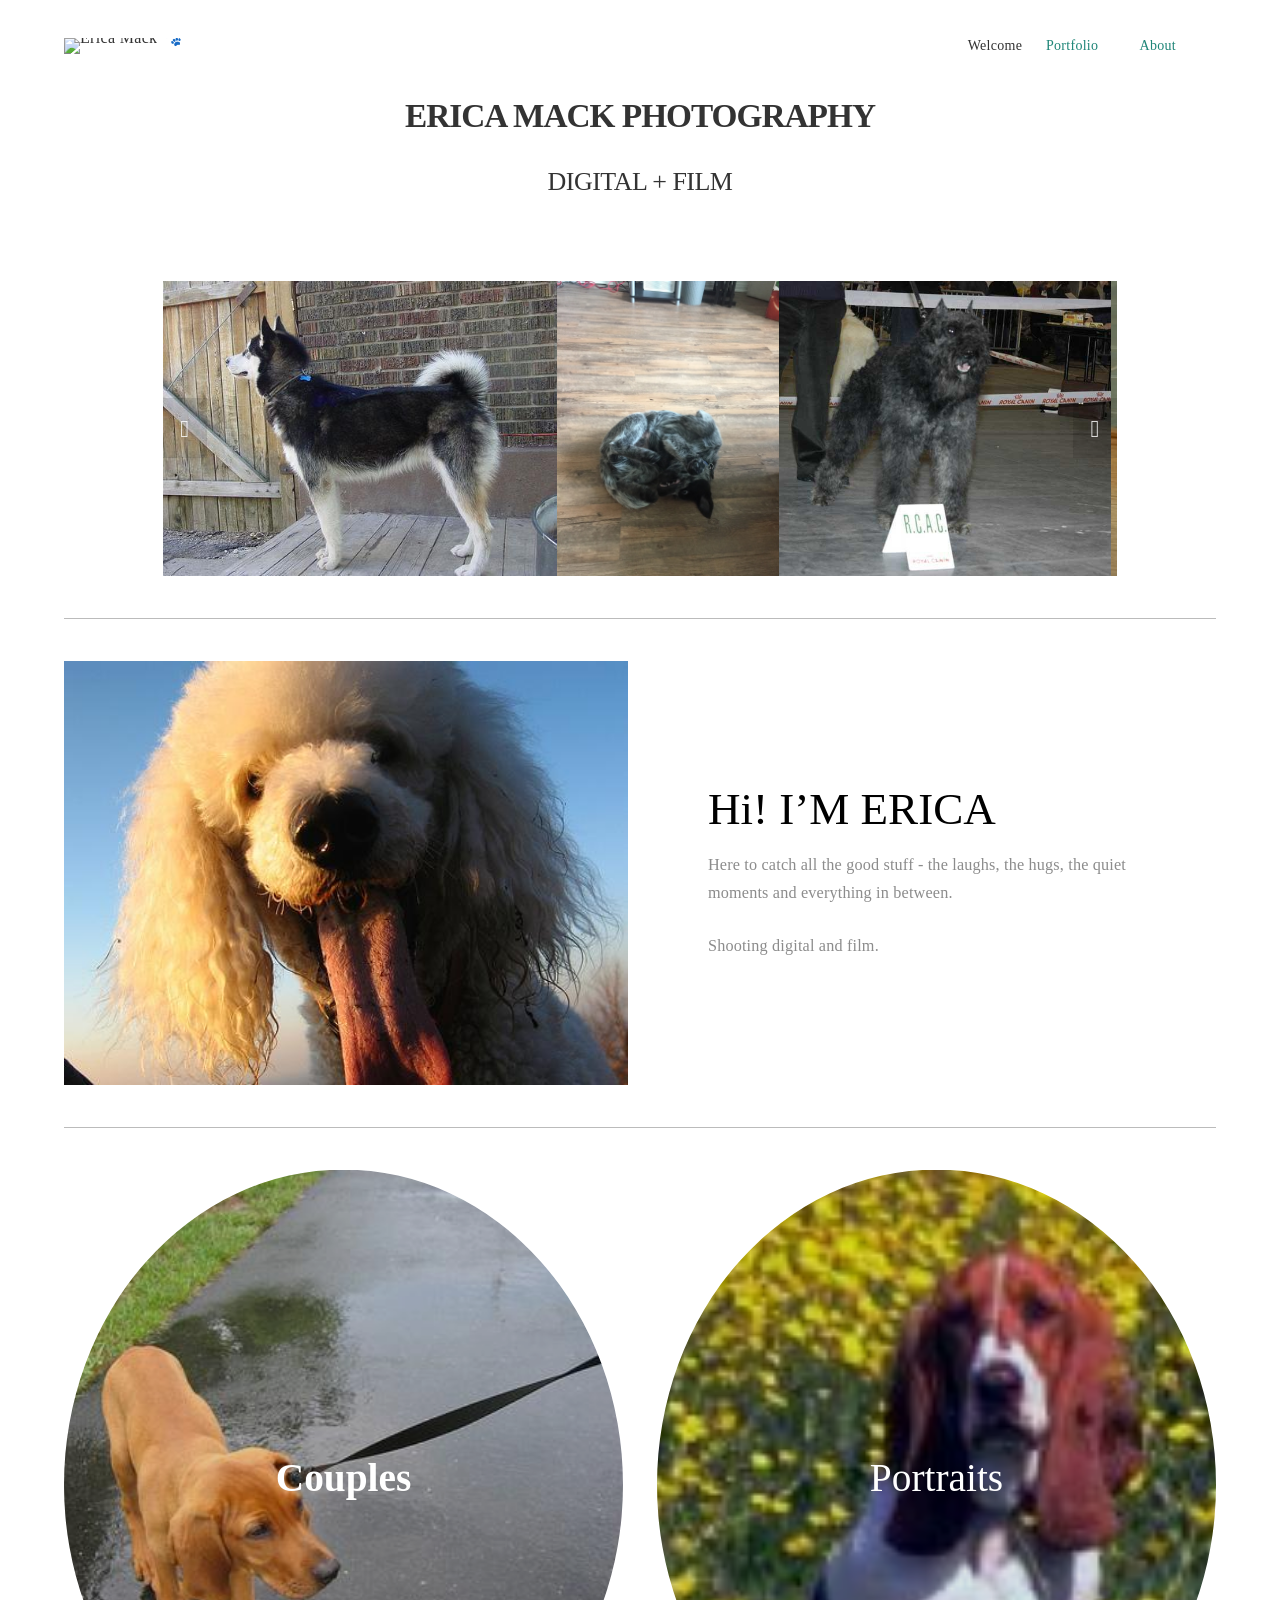
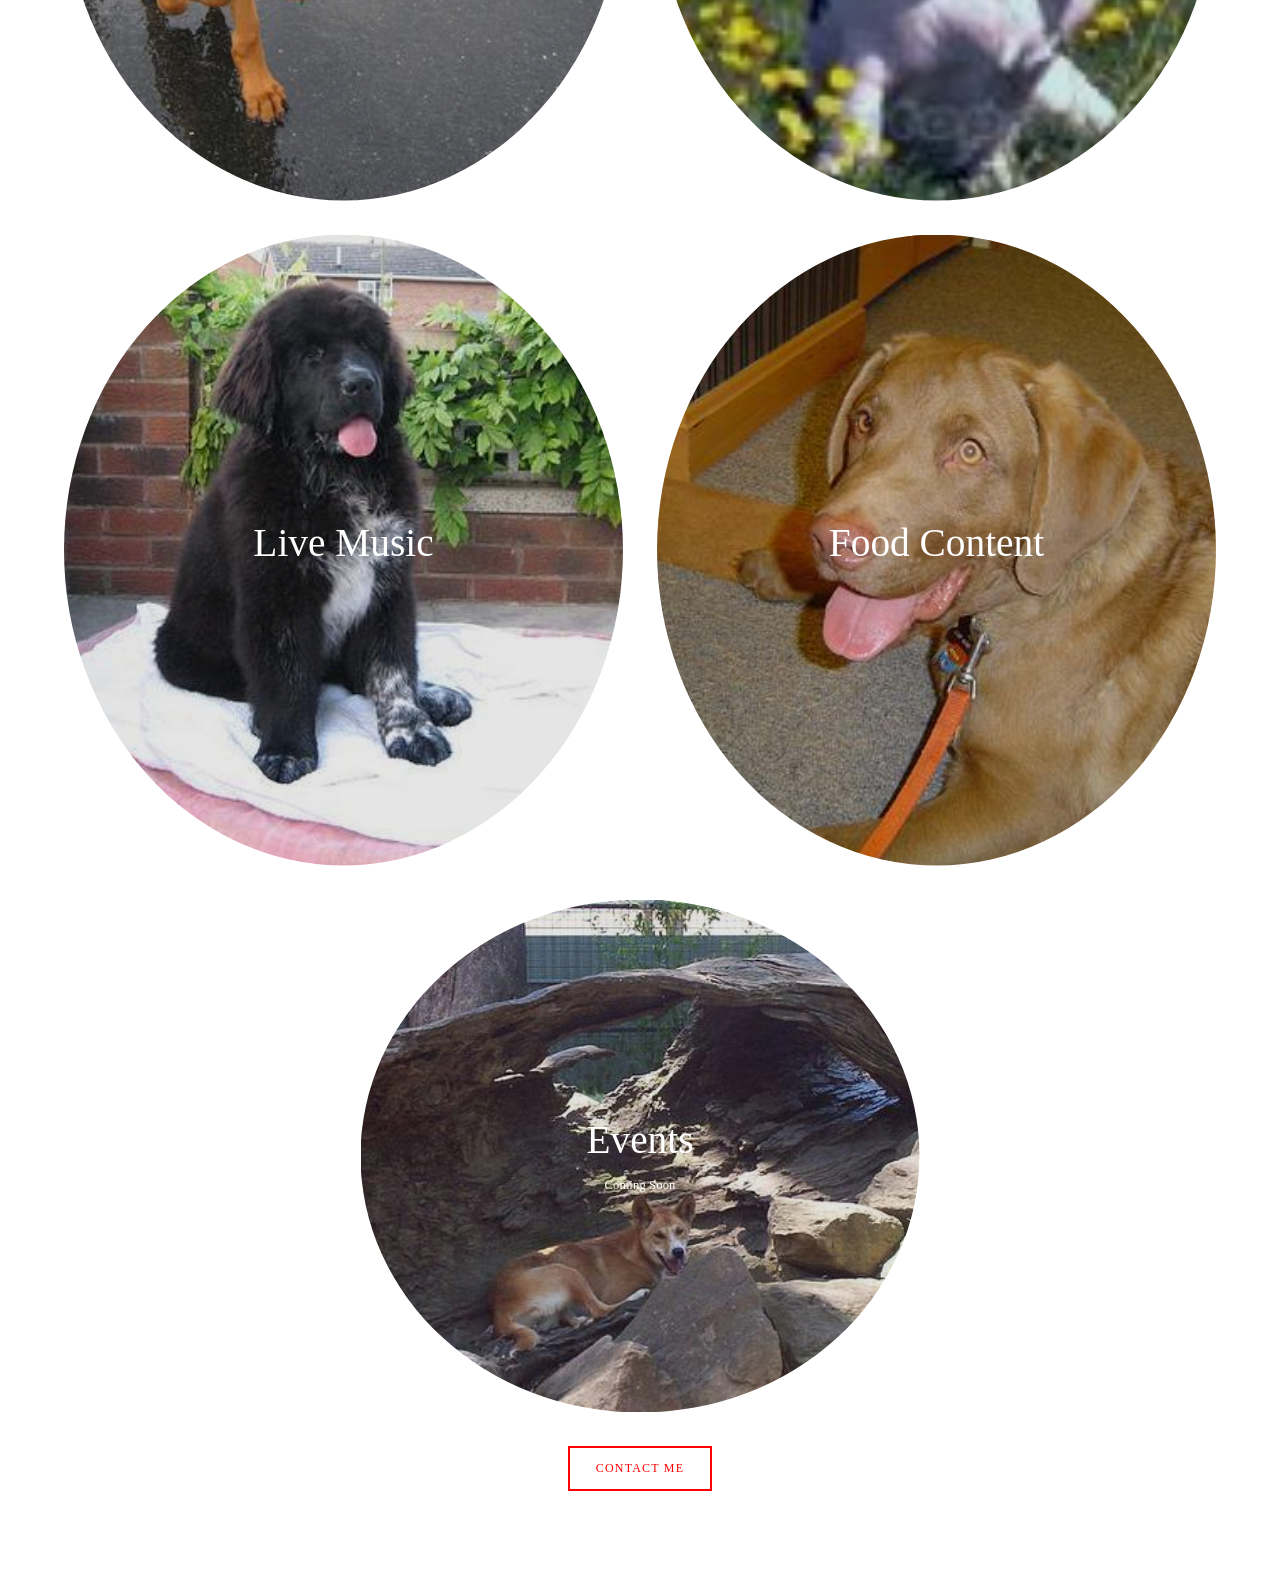
==== index.html @ 9961ce64 "Dog Mack site" ====
<!DOCTYPE html>
<html class="yui3-js-enabled js flexbox canvas canvastext webgl no-touch hashchange history draganddrop rgba hsla multiplebgs backgroundsize borderimage borderradius boxshadow textshadow opacity cssanimations csscolumns cssgradients cssreflections csstransforms no-csstransforms3d csstransitions video audio svg inlinesvg svgclippaths" lang="en-US" xmlns:fb="http://www.facebook.com/2008/fbml" xmlns:og="http://opengraphprotocol.org/schema/"><head>
<meta content="IE=edge,chrome=1" http-equiv="X-UA-Compatible"/>
<meta content="width=device-width, initial-scale=1.0, shrink-to-fit=no" name="viewport"/>
<!-- This is Squarespace. --><!-- erica-mack15 -->
<base href=""/>
<meta charset="utf-8"/>
<title>🐶 Erica Mack 🐾 - NYC Based Photographer</title>
<meta content="Sec-CH-UA-Platform-Version, Sec-CH-UA-Model" http-equiv="Accept-CH"/><link href="https://images.squarespace-cdn.com/content/v1/5a038471bce1769598bbee35/55c3be66-e90c-4b6c-ab56-d6b248335f05/favicon.ico" rel="icon" type="image/x-icon"/>
<link data-ajax-meta="binded" href="https://www.ericamack.com" rel="canonical"/>
<meta content="Erica Mack 🐾" data-ajax-meta="binded" property="og:site_name"/>
<meta content="Erica Mack 🐾 - NYC Based Photographer" data-ajax-meta="binded" property="og:title"/>
<meta content="https://www.ericamack.com" data-ajax-meta="binded" property="og:url"/>
<meta content="website" data-ajax-meta="binded" property="og:type"/>
<meta content="Erica Mack 🐾 - Photographer" data-ajax-meta="binded" property="og:description"/>
<meta content="http://static1.squarespace.com/static/5a038471bce1769598bbee35/t/6acd89941d3b225d4207a840/1791854996564/erica-mack-logo-sticker-no-camera.png?format=1500w" data-ajax-meta="binded" property="og:image"/>
<meta content="1500" data-ajax-meta="binded" property="og:image:width"/>
<meta content="1405" data-ajax-meta="binded" property="og:image:height"/>
<meta content="Erica Mack 🐾 - NYC Based Photographer" data-ajax-meta="binded" itemprop="name"/>
<meta content="https://www.ericamack.com" data-ajax-meta="binded" itemprop="url"/>
<meta content="Erica Mack 🐾 - Photographer" data-ajax-meta="binded" itemprop="description"/>
<meta content="http://static1.squarespace.com/static/5a038471bce1769598bbee35/t/6acd89941d3b225d4207a840/1791854996564/erica-mack-logo-sticker-no-camera.png?format=1500w" data-ajax-meta="binded" itemprop="thumbnailUrl"/>
<link href="http://static1.squarespace.com/static/5a038471bce1769598bbee35/t/6acd89941d3b225d4207a840/1791854996564/erica-mack-logo-sticker-no-camera.png?format=1500w" rel="image_src"/>
<meta content="http://static1.squarespace.com/static/5a038471bce1769598bbee35/t/6acd89941d3b225d4207a840/1791854996564/erica-mack-logo-sticker-no-camera.png?format=1500w" data-ajax-meta="binded" itemprop="image"/>
<meta content="Erica Mack 🐾 - NYC Based Photographer" data-ajax-meta="binded" name="twitter:title"/>
<meta content="http://static1.squarespace.com/static/5a038471bce1769598bbee35/t/6acd89941d3b225d4207a840/1791854996564/erica-mack-logo-sticker-no-camera.png?format=1500w" data-ajax-meta="binded" name="twitter:image"/>
<meta content="https://www.ericamack.com" data-ajax-meta="binded" name="twitter:url"/>
<meta content="summary" data-ajax-meta="binded" name="twitter:card"/>
<meta content="Erica Mack 🐾 - Photographer" data-ajax-meta="binded" name="twitter:description"/>
<meta content="Erica Mack 🐾 - Photographer" data-ajax-meta="binded" name="description"/>
<link href="https://images.squarespace-cdn.com" rel="preconnect"/>
<link crossorigin="" href="https://file.squarespace-cdn.com" rel="preconnect"/>
<style data-sqsp-font-ids="6a3128fe5ede88444e8c41ac">
/* vietnamese */
@font-face {
  font-family: 'Chivo';
  font-style: italic;
  font-weight: 400;
  font-display: swap;
  src: url('https://file.squarespace-cdn.com/content/v2/namespaces/fonts/libraries/sqsp/assets/5c3d2e71-981c-4766-8937-a61e54b66660/vietnamese.woff2') format('woff2');
  unicode-range: U+0102-0103, U+0110-0111, U+0128-0129, U+0168-0169, U+01A0-01A1, U+01AF-01B0, U+0300-0301, U+0303-0304, U+0308-0309, U+0323, U+0329, U+1EA0-1EF9, U+20AB;
}
/* latin-ext */
@font-face {
  font-family: 'Chivo';
  font-style: italic;
  font-weight: 400;
  font-display: swap;
  src: url('https://file.squarespace-cdn.com/content/v2/namespaces/fonts/libraries/sqsp/assets/bb924fbf-9292-4853-b2f3-ad032d9cee30/latin-ext.woff2') format('woff2');
  unicode-range: U+0100-02BA, U+02BD-02C5, U+02C7-02CC, U+02CE-02D7, U+02DD-02FF, U+0304, U+0308, U+0329, U+1D00-1DBF, U+1E00-1E9F, U+1EF2-1EFF, U+2020, U+20A0-20AB, U+20AD-20C0, U+2113, U+2C60-2C7F, U+A720-A7FF;
}
/* latin */
@font-face {
  font-family: 'Chivo';
  font-style: italic;
  font-weight: 400;
  font-display: swap;
  src: url('https://file.squarespace-cdn.com/content/v2/namespaces/fonts/libraries/sqsp/assets/71e4fc21-210d-412c-b483-5c4739cea453/latin.woff2') format('woff2');
  unicode-range: U+0000-00FF, U+0131, U+0152-0153, U+02BB-02BC, U+02C6, U+02DA, U+02DC, U+0304, U+0308, U+0329, U+2000-206F, U+20AC, U+2122, U+2191, U+2193, U+2212, U+2215, U+FEFF, U+FFFD;
}
/* vietnamese */
@font-face {
  font-family: 'Chivo';
  font-style: normal;
  font-weight: 900;
  font-display: swap;
  src: url('https://file.squarespace-cdn.com/content/v2/namespaces/fonts/libraries/sqsp/assets/714dabb2-1f0b-40f3-86a7-b695f09c6ca8/vietnamese.woff2') format('woff2');
  unicode-range: U+0102-0103, U+0110-0111, U+0128-0129, U+0168-0169, U+01A0-01A1, U+01AF-01B0, U+0300-0301, U+0303-0304, U+0308-0309, U+0323, U+0329, U+1EA0-1EF9, U+20AB;
}
/* latin-ext */
@font-face {
  font-family: 'Chivo';
  font-style: normal;
  font-weight: 900;
  font-display: swap;
  src: url('https://file.squarespace-cdn.com/content/v2/namespaces/fonts/libraries/sqsp/assets/37d60e64-3a5f-46a7-9a93-e3cc1d0a1968/latin-ext.woff2') format('woff2');
  unicode-range: U+0100-02BA, U+02BD-02C5, U+02C7-02CC, U+02CE-02D7, U+02DD-02FF, U+0304, U+0308, U+0329, U+1D00-1DBF, U+1E00-1E9F, U+1EF2-1EFF, U+2020, U+20A0-20AB, U+20AD-20C0, U+2113, U+2C60-2C7F, U+A720-A7FF;
}
/* latin */
@font-face {
  font-family: 'Chivo';
  font-style: normal;
  font-weight: 900;
  font-display: swap;
  src: url('https://file.squarespace-cdn.com/content/v2/namespaces/fonts/libraries/sqsp/assets/7d795d77-e0e0-453f-8d35-97ba5cbb75d5/latin.woff2') format('woff2');
  unicode-range: U+0000-00FF, U+0131, U+0152-0153, U+02BB-02BC, U+02C6, U+02DA, U+02DC, U+0304, U+0308, U+0329, U+2000-206F, U+20AC, U+2122, U+2191, U+2193, U+2212, U+2215, U+FEFF, U+FFFD;
}
/* vietnamese */
@font-face {
  font-family: 'Chivo';
  font-style: italic;
  font-weight: 700;
  font-display: swap;
  src: url('https://file.squarespace-cdn.com/content/v2/namespaces/fonts/libraries/sqsp/assets/28ee07e0-afc9-4243-969f-32ae340fa512/vietnamese.woff2') format('woff2');
  unicode-range: U+0102-0103, U+0110-0111, U+0128-0129, U+0168-0169, U+01A0-01A1, U+01AF-01B0, U+0300-0301, U+0303-0304, U+0308-0309, U+0323, U+0329, U+1EA0-1EF9, U+20AB;
}
/* latin-ext */
@font-face {
  font-family: 'Chivo';
  font-style: italic;
  font-weight: 700;
  font-display: swap;
  src: url('https://file.squarespace-cdn.com/content/v2/namespaces/fonts/libraries/sqsp/assets/bd94c300-ef7f-46f6-a3ac-7753921023b9/latin-ext.woff2') format('woff2');
  unicode-range: U+0100-02BA, U+02BD-02C5, U+02C7-02CC, U+02CE-02D7, U+02DD-02FF, U+0304, U+0308, U+0329, U+1D00-1DBF, U+1E00-1E9F, U+1EF2-1EFF, U+2020, U+20A0-20AB, U+20AD-20C0, U+2113, U+2C60-2C7F, U+A720-A7FF;
}
/* latin */
@font-face {
  font-family: 'Chivo';
  font-style: italic;
  font-weight: 700;
  font-display: swap;
  src: url('https://file.squarespace-cdn.com/content/v2/namespaces/fonts/libraries/sqsp/assets/554bd33a-798b-4507-8c22-d531aa5e9781/latin.woff2') format('woff2');
  unicode-range: U+0000-00FF, U+0131, U+0152-0153, U+02BB-02BC, U+02C6, U+02DA, U+02DC, U+0304, U+0308, U+0329, U+2000-206F, U+20AC, U+2122, U+2191, U+2193, U+2212, U+2215, U+FEFF, U+FFFD;
}
/* latin */
@font-face {
  font-family: 'Chivo';
  font-style: normal;
  font-weight: 400;
  font-display: swap;
  src: url('https://file.squarespace-cdn.com/content/v2/namespaces/fonts/libraries/sqsp/assets/ef79db37-d37b-493f-be20-25bb0e50e3a9/latin.woff2') format('woff2');
  unicode-range: U+0000-00FF, U+0131, U+0152-0153, U+02BB-02BC, U+02C6, U+02DA, U+02DC, U+0304, U+0308, U+0329, U+2000-206F, U+20AC, U+2122, U+2191, U+2193, U+2212, U+2215, U+FEFF, U+FFFD;
}
/* vietnamese */
@font-face {
  font-family: 'Chivo';
  font-style: normal;
  font-weight: 400;
  font-display: swap;
  src: url('https://file.squarespace-cdn.com/content/v2/namespaces/fonts/libraries/sqsp/assets/cf05c154-f297-47cd-9a52-4a1735712b29/vietnamese.woff2') format('woff2');
  unicode-range: U+0102-0103, U+0110-0111, U+0128-0129, U+0168-0169, U+01A0-01A1, U+01AF-01B0, U+0300-0301, U+0303-0304, U+0308-0309, U+0323, U+0329, U+1EA0-1EF9, U+20AB;
}
/* latin-ext */
@font-face {
  font-family: 'Chivo';
  font-style: normal;
  font-weight: 400;
  font-display: swap;
  src: url('https://file.squarespace-cdn.com/content/v2/namespaces/fonts/libraries/sqsp/assets/b4c1fc37-4b9a-43cb-af50-cf16cd6cc624/latin-ext.woff2') format('woff2');
  unicode-range: U+0100-02BA, U+02BD-02C5, U+02C7-02CC, U+02CE-02D7, U+02DD-02FF, U+0304, U+0308, U+0329, U+1D00-1DBF, U+1E00-1E9F, U+1EF2-1EFF, U+2020, U+20A0-20AB, U+20AD-20C0, U+2113, U+2C60-2C7F, U+A720-A7FF;
}
/* vietnamese */
@font-face {
  font-family: 'Chivo';
  font-style: normal;
  font-weight: 700;
  font-display: swap;
  src: url('https://file.squarespace-cdn.com/content/v2/namespaces/fonts/libraries/sqsp/assets/4b317d95-b1be-42d4-aa22-812f57c34256/vietnamese.woff2') format('woff2');
  unicode-range: U+0102-0103, U+0110-0111, U+0128-0129, U+0168-0169, U+01A0-01A1, U+01AF-01B0, U+0300-0301, U+0303-0304, U+0308-0309, U+0323, U+0329, U+1EA0-1EF9, U+20AB;
}
/* latin */
@font-face {
  font-family: 'Chivo';
  font-style: normal;
  font-weight: 700;
  font-display: swap;
  src: url('https://file.squarespace-cdn.com/content/v2/namespaces/fonts/libraries/sqsp/assets/ca812043-ce9a-43cb-aec4-df60b1dd43f5/latin.woff2') format('woff2');
  unicode-range: U+0000-00FF, U+0131, U+0152-0153, U+02BB-02BC, U+02C6, U+02DA, U+02DC, U+0304, U+0308, U+0329, U+2000-206F, U+20AC, U+2122, U+2191, U+2193, U+2212, U+2215, U+FEFF, U+FFFD;
}
/* latin-ext */
@font-face {
  font-family: 'Chivo';
  font-style: normal;
  font-weight: 700;
  font-display: swap;
  src: url('https://file.squarespace-cdn.com/content/v2/namespaces/fonts/libraries/sqsp/assets/7af3fb7e-0125-4088-b59c-a447e5222d0d/latin-ext.woff2') format('woff2');
  unicode-range: U+0100-02BA, U+02BD-02C5, U+02C7-02CC, U+02CE-02D7, U+02DD-02FF, U+0304, U+0308, U+0329, U+1D00-1DBF, U+1E00-1E9F, U+1EF2-1EFF, U+2020, U+20A0-20AB, U+20AD-20C0, U+2113, U+2C60-2C7F, U+A720-A7FF;
}
</style>









<link href="assets/bcc51507aa42.css" rel="stylesheet" type="text/css"/><link href="assets/936b3014524b.css" rel="stylesheet" type="text/css"/><link href="assets/b76619de2d59.css" rel="stylesheet" type="text/css"/><link href="assets/ceef40652328.css" rel="stylesheet" type="text/css"/>


<link href="assets/d0b643978f3f.css" rel="stylesheet" type="text/css"/>
<!-- End of Squarespace Headers -->

<link href="assets/280e9efaa396.css" rel="stylesheet" type="text/css"/><link href="assets/a6dd70ce004c.css" rel="stylesheet" type="text/css"/><style>img{opacity:1!important}</style></head>
<!-- Mobile Styles Enabled -->
<body class="site-spacing-small site-outer-padding-medium site-alignment-center tweak-site-ajax-loading-enable ancillary-header-full-width tweak-header-cart-style-text ancillary-header-branding-position-left ancillary-header-tagline-position-left ancillary-header-primary-nav-position-right ancillary-header-secondary-nav-position-right ancillary-header-cart-position-right ancillary-header-left-layout-horizontal ancillary-header-center-layout-stacked ancillary-header-right-layout-horizontal ancillary-header-account-position-left tweak-header-account-style-text tweak-mobile-bar-account-style-text show-desktop-folder-indicator scale-heading-1-font-size scale-heading-2-font-size scale-heading-3-font-size scale-quote-font-size quote-alignment-center show-quotation-marks show-events-banner show-events-title show-collection-page-footer banner-height-small banner-image-alignment-center banner-text-alignment-center page-banner-text-width-small scale-banner-description-font-size banner-text-background-indent-custom scale-page-title-font-size scale-page-description-font-size intro-text-width-large intro-text-height-medium scale-index-title-font-size scale-index-description-font-size index-intro-text-width-medium index-intro-text-height-extra-large index-item-width-half index-item-height-medium index-item-spacing-custom index-item-image-alignment-center index-item-image-crop index-item-title-display-on-hover index-item-title-alignment-center scale-index-item-title-font-size show-index-item-categories project-image-alignment-center project-image-spacing-medium project-banner-spacing-small show-project-captions project-image-portrait-caption-style-alternate project-image-landscape-caption-style-offset project-left-image-portrait-caption-style-standard project-left-image-landscape-caption-style-standard project-right-image-portrait-caption-style-standard project-right-image-landscape-caption-style-standard tweak-project-slide-transition image-caption-title-alignment-center scale-image-caption-title-font image-caption-body-alignment-center scale-image-caption-body-font show-index-navigation index-link-spacing-large scale-index-link-font-size index-link-style-list-inline index-link-delimiter-type-none show-next-label-only tweak-page-transition-animation tweak-mobile-bar-position-top-fixed tweak-transparent-fixed-mobile-bar tweak-mobile-bar-branding-position-left tweak-mobile-bar-menu-icon-position-right tweak-mobile-bar-site-tagline-position-below-branding tweak-mobile-bar-cart-style-text tweak-icon-weight-light tweak-blog-meta-primary-date tweak-blog-meta-secondary-category tweak-blog-list-style-grid tweak-blog-list-separator-show tweak-blog-list-alignment-left tweak-blog-list-item-image-show tweak-blog-list-item-image-aspect-ratio-grid-32-standard tweak-blog-list-item-image-aspect-ratio-stacked-11-square tweak-blog-list-item-title-show tweak-blog-list-item-excerpt-show tweak-blog-list-item-body-show tweak-blog-list-item-readmore-below-excerpt tweak-blog-list-item-meta-position-above-title tweak-blog-list-pagination-link-label-show tweak-blog-list-pagination-link-icon-show tweak-blog-list-pagination-link-icon-weight-light tweak-blog-item-alignment-center tweak-blog-item-meta-position-above-title tweak-blog-item-share-position-above-content tweak-blog-item-pagination-link-label-show tweak-blog-item-pagination-link-title-show tweak-blog-item-pagination-link-meta-hide tweak-blog-item-pagination-link-icon-weight-hairline event-thumbnails event-thumbnail-size-32-standard event-date-label event-date-label-time event-list-show-cats event-list-date event-list-time event-list-address event-icalgcal-links event-excerpts event-item-back-link gallery-design-grid aspect-ratio-auto lightbox-style-light gallery-navigation-bullets gallery-info-overlay-show-on-hover gallery-aspect-ratio-32-standard gallery-arrow-style-no-background gallery-transitions-fade gallery-show-arrows gallery-auto-crop tweak-product-list-image-aspect-ratio-23-standard-vertical tweak-product-list-item-hover-behavior-show-alternate-image tweak-product-list-meta-position-overlay tweak-product-list-mobile-meta-position-under tweak-product-list-meta-alignment-under-center tweak-product-list-meta-alignment-overlay-center-center tweak-product-list-show-title tweak-product-list-show-price tweak-product-list-filter-display-left-side tweak-product-list-filter-alignment-left tweak-product-item-nav-show-none tweak-product-item-nav-pagination-style-previousnext tweak-product-item-nav-breadcrumb-alignment-left tweak-product-item-nav-pagination-alignment-split tweak-product-item-gallery-position-left tweak-product-item-gallery-design-slideshow tweak-product-item-gallery-aspect-ratio-23-standard-vertical tweak-product-item-gallery-thumbnail-alignment-center tweak-product-item-details-alignment-left tweak-product-item-details-show-title tweak-product-item-details-show-price tweak-product-item-details-show-excerpt tweak-product-item-details-excerpt-position-below-price tweak-product-item-details-show-share-buttons tweak-product-item-details-show-variants tweak-product-item-details-show-quantity tweak-product-item-details-options-style-square tweak-product-item-details-show-add-to-cart-button tweak-product-item-details-add-to-cart-button-style-outline tweak-product-item-details-add-to-cart-button-shape-square tweak-product-item-details-add-to-cart-button-padding-medium tweak-product-item-image-zoom-enabled tweak-product-item-image-zoom-behavior-click tweak-product-item-lightbox-enabled tweak-related-products-image-aspect-ratio-11-square tweak-related-products-meta-alignment-under-center tweak-product-badge-style-square tweak-product-badge-position-top-right tweak-product-badge-inset-floating newsletter-style-dark hide-opentable-icons opentable-style-dark small-button-style-outline small-button-shape-square medium-button-style-outline medium-button-shape-square large-button-style-outline large-button-shape-square image-block-poster-text-alignment-center image-block-card-dynamic-font-sizing image-block-card-content-position-center image-block-card-text-alignment-left image-block-overlap-dynamic-font-sizing image-block-overlap-content-position-center image-block-overlap-text-alignment-left image-block-collage-dynamic-font-sizing image-block-collage-content-position-top image-block-collage-text-alignment-left image-block-stack-dynamic-font-sizing image-block-stack-text-alignment-left button-style-outline button-corner-style-square tweak-product-quick-view-button-style-floating tweak-product-quick-view-button-position-bottom tweak-product-quick-view-lightbox-excerpt-display-truncate tweak-product-quick-view-lightbox-show-arrows tweak-product-quick-view-lightbox-show-close-button tweak-product-quick-view-lightbox-controls-weight-light tweak-share-buttons-style-icon-only tweak-share-buttons-icons-show tweak-share-buttons-labels-show tweak-share-buttons-counts-show tweak-share-buttons-standard-background-color native-currency-code-usd collection-6acd212339d16c78c42818ee collection-type-page collection-layout-default homepage mobile-style-available has-logo-image has-social has-primary-nav has-tagline has-secondary-nav" data-ajax-loader="loaded" data-controller="BodyClassController" data-controllers-bound="BodyClassController" id="collection-6acd212339d16c78c42818ee">
<div class="overflow-wrapper">
<input class="mobile-nav-toggle-box hidden" data-controller="MobileNavController" data-controllers-bound="MobileNavController" id="mobileNavToggle" name="mobile-nav-toggle" type="checkbox"/>
<div class="mobile-bar-wrapper">
<div class="mobile-bar-flex-child"></div>
<div class="mobile-branding-wrapper">
<div class="mobile-logo-image">
<a data-ajax-loader="ajax-loader-binded" href="index.html">
<img alt="Erica Mack 🐾" class="mobile-logo-image" data-image-component="0.17.0" data-loader="sqs" decoding="async" loading="lazy" sizes="240px" src="//images.squarespace-cdn.com/content/v1/5a038471bce1769598bbee35/ade93b9c-98e6-4141-9457-6fecaefb7100/erica-mack-logo-sticker-transparent.png" srcset="//images.squarespace-cdn.com/content/v1/5a038471bce1769598bbee35/ade93b9c-98e6-4141-9457-6fecaefb7100/erica-mack-logo-sticker-transparent.png?format=100w 100w, //images.squarespace-cdn.com/content/v1/5a038471bce1769598bbee35/ade93b9c-98e6-4141-9457-6fecaefb7100/erica-mack-logo-sticker-transparent.png?format=300w 300w, //images.squarespace-cdn.com/content/v1/5a038471bce1769598bbee35/ade93b9c-98e6-4141-9457-6fecaefb7100/erica-mack-logo-sticker-transparent.png?format=500w 500w, //images.squarespace-cdn.com/content/v1/5a038471bce1769598bbee35/ade93b9c-98e6-4141-9457-6fecaefb7100/erica-mack-logo-sticker-transparent.png?format=750w 750w, //images.squarespace-cdn.com/content/v1/5a038471bce1769598bbee35/ade93b9c-98e6-4141-9457-6fecaefb7100/erica-mack-logo-sticker-transparent.png?format=1000w 1000w, //images.squarespace-cdn.com/content/v1/5a038471bce1769598bbee35/ade93b9c-98e6-4141-9457-6fecaefb7100/erica-mack-logo-sticker-transparent.png?format=1500w 1500w, //images.squarespace-cdn.com/content/v1/5a038471bce1769598bbee35/ade93b9c-98e6-4141-9457-6fecaefb7100/erica-mack-logo-sticker-transparent.png?format=2500w 2500w" style="display:block"/>
</a>
</div>
</div>
<label class="mobile-nav-toggle-label" for="mobileNavToggle" onclick="">
<svg class="Icon Icon--hamburger" viewbox="0 0 24 18">
<use class="use--even" xlink:href="/assets/ui-icons.svg#hamburger-icon--even"></use>
<use class="use--odd" xlink:href="/assets/ui-icons.svg#hamburger-icon--odd"></use>
</svg>
<svg class="Icon Icon--close" viewbox="0 0 20 20">
<use xlink:href="/assets/ui-icons.svg#close-icon"></use>
</svg>
</label>
</div>
<div class="overlay-nav-container" id="overlayNav">
<div class="overlay-nav-wrapper">
<div class="mobile-primary-nav-wrapper">
<nav class="mobile-primary-nav-links">
<div class="collection active homepage folder-link">
<a class="nav-item-page" data-ajax-loader="ajax-loader-binded" href="index.html">
              Welcome
            </a>
</div>
<div class="folder">
<input class="folder-toggle-box hidden" id="mobile-folder-toggle-6acd1a79dfdf480578ade0c8" name="mobile-folder-toggle-6acd1a79dfdf480578ade0c8" type="checkbox"/>
<label class="folder-toggle-label" data-href="/new-dropdown-1" for="mobile-folder-toggle-6acd1a79dfdf480578ade0c8" onclick="">Portfolio<svg class="Icon Icon--caretSmall--right" viewbox="0 0 9 16"><use xlink:href="/assets/ui-icons.svg#caret-right-small-icon"></use></svg></label>
<div class="subnav">
<div class="collection folder-link">
<a class="nav-item-gallery" data-ajax-loader="ajax-loader-binded" href="proposals.html">
                Couples
              </a>
</div>
<div class="collection folder-link">
<a class="nav-item-gallery" data-ajax-loader="ajax-loader-binded" href="portraits.html">
                Portraits
              </a>
</div>
<div class="collection folder-link">
<a class="nav-item-gallery" data-ajax-loader="ajax-loader-binded" href="food-1.html">
                Food
              </a>
</div>
<div class="collection folder-link">
<a class="nav-item-gallery" data-ajax-loader="ajax-loader-binded" href="live-music.html">
                Live Music
              </a>
</div>
<div class="collection folder-link">
<a class="nav-item-gallery" data-ajax-loader="ajax-loader-binded" href="events.html">
                Events
              </a>
</div>
</div>
</div>
<div class="collection folder-link">
<a class="nav-item-page" data-ajax-loader="ajax-loader-binded" href="about.html">
              About
            </a>
</div>
</nav>
</div>
</div>
</div>
<div class="site-container" id="site" style="padding-top: 0px; padding-bottom: 0px;">
<header class="site-header loaded" data-controller="AncillaryLayout" data-controllers-bound="AncillaryLayout" data-nc-base="header" data-nc-group="header" id="header" role="banner">
<div data-nc-container="left">
<div class="logo-wrapper" data-content-field="site-title" data-nc-element="branding">
<div class="logo-image">
<a data-ajax-loader="ajax-loader-binded" href="index.html">
<img alt="Erica Mack 🐾" data-image-component="0.17.0" data-loader="sqs" decoding="async" loading="lazy" sizes="1500px" src="//images.squarespace-cdn.com/content/v1/5a038471bce1769598bbee35/ade93b9c-98e6-4141-9457-6fecaefb7100/erica-mack-logo-sticker-transparent.png" srcset="//images.squarespace-cdn.com/content/v1/5a038471bce1769598bbee35/ade93b9c-98e6-4141-9457-6fecaefb7100/erica-mack-logo-sticker-transparent.png?format=100w 100w, //images.squarespace-cdn.com/content/v1/5a038471bce1769598bbee35/ade93b9c-98e6-4141-9457-6fecaefb7100/erica-mack-logo-sticker-transparent.png?format=300w 300w, //images.squarespace-cdn.com/content/v1/5a038471bce1769598bbee35/ade93b9c-98e6-4141-9457-6fecaefb7100/erica-mack-logo-sticker-transparent.png?format=500w 500w, //images.squarespace-cdn.com/content/v1/5a038471bce1769598bbee35/ade93b9c-98e6-4141-9457-6fecaefb7100/erica-mack-logo-sticker-transparent.png?format=750w 750w, //images.squarespace-cdn.com/content/v1/5a038471bce1769598bbee35/ade93b9c-98e6-4141-9457-6fecaefb7100/erica-mack-logo-sticker-transparent.png?format=1000w 1000w, //images.squarespace-cdn.com/content/v1/5a038471bce1769598bbee35/ade93b9c-98e6-4141-9457-6fecaefb7100/erica-mack-logo-sticker-transparent.png?format=1500w 1500w, //images.squarespace-cdn.com/content/v1/5a038471bce1769598bbee35/ade93b9c-98e6-4141-9457-6fecaefb7100/erica-mack-logo-sticker-transparent.png?format=2500w 2500w" style="display:block"/>
</a>
</div>
</div><div class="site-tagline-wrapper" data-nc-element="tagline">
</div></div>
<div data-nc-container="center"></div>
<div data-nc-container="right"><div class="nav-wrapper primary-nav-wrapper" data-nc-element="primary-nav" id="mainNavWrapper">
<nav class="site-navigation" data-content-field="navigation" role="navigation">
<div class="nav-item collection active homepage" id="id-6acd212339d16c78c42818ee">
<a class="nav-item-page" data-ajax-loader="ajax-loader-binded" href="index.html">
<span>Welcome</span>
</a>
</div>
<div class="nav-item folder" id="id6acd1a79dfdf480578ade0c8">
<input class="folder-toggle-box hidden" id="folder-toggle-6acd1a79dfdf480578ade0c8" name="folder-toggle-6acd1a79dfdf480578ade0c8" type="checkbox"/>
<label class="folder-toggle-label" for="folder-toggle-6acd1a79dfdf480578ade0c8" onclick="">Portfolio<svg class="Icon Icon--caretSmall--right" viewbox="0 0 9 16"><use xlink:href="/assets/ui-icons.svg#caret-right-small-icon"></use></svg></label>
<div class="subnav">
<div class="collection" id="id-6acd13c2b983f971d1b6f9a3">
<a class="nav-item-gallery" data-ajax-loader="ajax-loader-binded" href="proposals.html">
<span>Couples</span>
</a>
</div>
<div class="collection" id="id-620406f2103aa034c14530c6">
<a class="nav-item-gallery" data-ajax-loader="ajax-loader-binded" href="portraits.html">
<span>Portraits</span>
</a>
</div>
<div class="collection" id="id-6acd1d2b3603ac2446ece1ad">
<a class="nav-item-gallery" data-ajax-loader="ajax-loader-binded" href="food-1.html">
<span>Food</span>
</a>
</div>
<div class="collection" id="id-6acd278b218fb55bd59270e7">
<a class="nav-item-gallery" data-ajax-loader="ajax-loader-binded" href="live-music.html">
<span>Live Music</span>
</a>
</div>
<div class="collection" id="id-6acd1aaa10e94f0be5f171a5">
<a class="nav-item-gallery" data-ajax-loader="ajax-loader-binded" href="events.html">
<span>Events</span>
</a>
</div>
</div>
</div>
<div class="nav-item collection" id="id-5a089bc2ec212d1131959e91">
<a class="nav-item-page" data-ajax-loader="ajax-loader-binded" href="about.html">
<span>About</span>
</a>
</div>
</nav>
</div><div class="nav-wrapper secondary-nav-wrapper" data-nc-element="secondary-nav" id="secondaryNavWrapper">
</div><div class="cart-wrapper" data-nc-element="cart">
</div></div>
</header>
<div class="content-container" id="content">
<div class="page-banner-wrapper" data-controller="BannerController" data-controllers-bound="BannerController" style="min-height: 0px;">
<div class="page-banner-image-container collection-thumbnail-image-container hide-collection-image">
</div>
</div>
<main class="site-page" id="page" role="main"><div class="page-text-wrapper clearfix" data-collection-id="6acd212339d16c78c42818ee" data-edit-main-image="Background">
<h1 class="page-title"><span data-content-field="title">Welcome</span></h1>
<div class="page-description" data-content-field="description" data-default-description="Page Description"></div>
</div>
<div class="main-content" data-content-field="main-content">
<div class="sqs-layout sqs-grid-12 columns-12" data-type="page" data-updated-on="1791856077061" id="page-6acd212339d16c78c42818ee"><div class="row sqs-row"><div class="col sqs-col-12 span-12"><div class="sqs-block html-block sqs-block-html" data-block-type="2" data-sqsp-block="text" id="block-yui_3_17_2_1_1791852985768_80454"><div class="sqs-block-content">
<div class="sqs-html-content" data-sqsp-text-block-content="">
<h1 style="text-align:center;white-space:pre-wrap;"><strong>ERICA MACK PHOTOGRAPHY</strong></h1><h2 style="text-align:center;white-space:pre-wrap;">DIGITAL + FILM</h2>
</div>
</div></div></div></div><div class="row sqs-row"><div class="col sqs-col-1 span-1"><div class="sqs-block website-component-block sqs-block-website-component sqs-block-spacer spacer-block" data-block-css='["https://definitions.sqspcdn.com/website-component-definition/static-assets/website.components.spacer/5d8b55ec-5e3b-4021-a149-a2741466304f_1300/website.components.spacer.styles.css"]' data-block-scripts='["https://definitions.sqspcdn.com/website-component-definition/static-assets/website.components.spacer/5d8b55ec-5e3b-4021-a149-a2741466304f_1300/website.components.spacer.visitor.js"]' data-block-type="1337" data-definition-name="website.components.spacer" data-website-component-id="6acd212363cf6c41c0fffb6b" id="block-6acd212363cf6c41c0fffb6b"><div class="sqs-block-content"> </div></div></div><div class="col sqs-col-10 span-10"><div class="sqs-block website-component-block sqs-block-website-component sqs-block-spacer spacer-block" data-block-css='["https://definitions.sqspcdn.com/website-component-definition/static-assets/website.components.spacer/5d8b55ec-5e3b-4021-a149-a2741466304f_1300/website.components.spacer.styles.css"]' data-block-scripts='["https://definitions.sqspcdn.com/website-component-definition/static-assets/website.components.spacer/5d8b55ec-5e3b-4021-a149-a2741466304f_1300/website.components.spacer.visitor.js"]' data-block-type="1337" data-definition-name="website.components.spacer" data-website-component-id="6acd212363cf6c41c0fffb6d" id="block-6acd212363cf6c41c0fffb6d"><div class="sqs-block-content"> </div></div></div><div class="col sqs-col-1 span-1"><div class="sqs-block website-component-block sqs-block-website-component sqs-block-spacer spacer-block" data-block-css='["https://definitions.sqspcdn.com/website-component-definition/static-assets/website.components.spacer/5d8b55ec-5e3b-4021-a149-a2741466304f_1300/website.components.spacer.styles.css"]' data-block-scripts='["https://definitions.sqspcdn.com/website-component-definition/static-assets/website.components.spacer/5d8b55ec-5e3b-4021-a149-a2741466304f_1300/website.components.spacer.visitor.js"]' data-block-type="1337" data-definition-name="website.components.spacer" data-website-component-id="6acd212363cf6c41c0fffb6e" id="block-6acd212363cf6c41c0fffb6e"><div class="sqs-block-content"> </div></div></div></div><div class="row sqs-row"><div class="col sqs-col-12 span-12"><div class="row sqs-row"><div class="col sqs-col-1 span-1"><div class="sqs-block website-component-block sqs-block-website-component sqs-block-spacer spacer-block sized vsize-1" data-block-css='["https://definitions.sqspcdn.com/website-component-definition/static-assets/website.components.spacer/5d8b55ec-5e3b-4021-a149-a2741466304f_1300/website.components.spacer.styles.css"]' data-block-scripts='["https://definitions.sqspcdn.com/website-component-definition/static-assets/website.components.spacer/5d8b55ec-5e3b-4021-a149-a2741466304f_1300/website.components.spacer.visitor.js"]' data-block-type="1337" data-definition-name="website.components.spacer" data-website-component-id="yui_3_17_2_1_1791852985768_77626" id="block-yui_3_17_2_1_1791852985768_77626"><div class="sqs-block-content"> </div></div></div><div class="col sqs-col-10 span-10"><div class="sqs-block gallery-block sqs-block-gallery" data-aspect-ratio="30.976172175249808" data-block-json='{"hSize":null,"floatDir":null,"methodOption":"transient","existingGallery":"6acd13c2b983f971d1b6f9a3","newWindow":false,"active-alignment":"center","aspectRatio":30.976172175249808,"auto-crop":true,"autoplay":false,"blockAnimation":"none","collectionId":"6acd831a04a53c2fc018492c","controls":true,"design":"slider","existingGalleryId":"6acd13c2b983f971d1b6f9a3","show-meta":true,"show-meta-basic":true,"show-meta-only-title":false,"show-meta-only-description":false,"square-thumbs":true,"vSize":null,"transientGalleryId":"6acd831a04a53c2fc018492c"}' data-block-type="8" data-sqsp-block="gallery" id="block-yui_3_17_2_1_1791852985768_23011"><div class="sqs-block-content sqs-intrinsic" id="yui_3_17_2_1_1791857868229_75" style="padding-bottom: 30.9762%;">
<div class="sqs-gallery-container sqs-gallery-block-slider sqs-gallery-has-controls sqs-gallery-block-show-meta block-animation-none clear sqs-intrinsic-content" id="yui_3_17_2_1_1791857868229_77">
<div class="sqs-gallery sqs-gallery-design-strip" id="yui_3_17_2_1_1791857868229_97">
<noscript><img alt="Very good dog" src="dogs/dog0.jpg" style=";object-fit:cover;opacity:1;visibility:visible"/></noscript>
<noscript><img alt="Very good dog" src="dogs/dog1.jpg" style=";object-fit:cover;opacity:1;visibility:visible"/></noscript>
<noscript><img alt="Very good dog" src="dogs/dog2.jpg" style=";object-fit:cover;opacity:1;visibility:visible"/></noscript>
<noscript><img alt="Very good dog" src="dogs/dog3.jpg" style=";object-fit:cover;opacity:1;visibility:visible"/></noscript>
<noscript><img alt="Very good dog" src="dogs/dog4.jpg" style=";object-fit:cover;opacity:1;visibility:visible"/></noscript>
<div class="sqs-wrapper" style="left: 0px; width: 4220px;"><img alt="Very good dog" aria-current="true" class="thumb-image sqs-gallery-design-strip-slide sqs-active-slide loaded" data-image-dimensions="1982x1486" data-image-focal-point="0.5,0.5" data-image-id="6acd834839b1bb25cfa237c6" data-image-resolution="500w" data-load="false" data-type="image" elementtiming="system-gallery-block-slider" id="yui_3_17_2_1_1791857868229_146" src="dogs/dog5.jpg" style=";object-fit:cover;opacity:1;visibility:visible"/><img alt="Very good dog" aria-current="false" class="thumb-image sqs-gallery-design-strip-slide loaded" data-image-dimensions="2230x1486" data-image-focal-point="0.5,0.5" data-image-id="6acd8347ccbc221607006522" data-image-resolution="500w" data-load="false" data-type="image" elementtiming="system-gallery-block-slider" id="yui_3_17_2_1_1791857868229_147" src="dogs/dog6.jpg" style=";object-fit:cover;opacity:1;visibility:visible"/><img alt="Very good dog" aria-current="false" class="thumb-image sqs-gallery-design-strip-slide loaded" data-image-dimensions="1982x1486" data-image-focal-point="0.5,0.5" data-image-id="6acd83481d3b225d42069f61" data-image-resolution="500w" data-load="false" data-type="image" elementtiming="system-gallery-block-slider" id="yui_3_17_2_1_1791857868229_148" src="dogs/dog7.jpg" style=";object-fit:cover;opacity:1;visibility:visible"/><img alt="Very good dog" aria-current="false" class="thumb-image sqs-gallery-design-strip-slide loaded" data-image-dimensions="990x1486" data-image-focal-point="0.5,0.5" data-image-id="6acd8347a953b11c968b0553" data-image-resolution="300w" data-load="false" data-type="image" elementtiming="system-gallery-block-slider" id="yui_3_17_2_1_1791857868229_149" src="dogs/dog8.jpg" style=";object-fit:cover;opacity:1;visibility:visible"/><img alt="Very good dog" aria-current="false" class="thumb-image sqs-gallery-design-strip-slide loaded" data-image-dimensions="6000x4000" data-image-focal-point="0.5,0.5" data-image-id="6acd8339c70f521ba99842bc" data-image-resolution="500w" data-load="false" data-type="image" elementtiming="system-gallery-block-slider" id="yui_3_17_2_1_1791857868229_150" src="dogs/dog9.jpg" style=";object-fit:cover;opacity:1;visibility:visible"/></div></div>
<div class="sqs-gallery-meta-container">
<div class="sqs-gallery-controls show-hover-effect">
<a aria-label="Previous Slide" class="previous" role="button" tabindex="0"></a>
<a aria-label="Next Slide" class="next" role="button" tabindex="0"></a>
</div>
</div> <!-- END .sqs-gallery-meta-container -->
</div>
</div></div></div><div class="col sqs-col-1 span-1"><div class="sqs-block website-component-block sqs-block-website-component sqs-block-spacer spacer-block sized vsize-1" data-block-css='["https://definitions.sqspcdn.com/website-component-definition/static-assets/website.components.spacer/5d8b55ec-5e3b-4021-a149-a2741466304f_1300/website.components.spacer.styles.css"]' data-block-scripts='["https://definitions.sqspcdn.com/website-component-definition/static-assets/website.components.spacer/5d8b55ec-5e3b-4021-a149-a2741466304f_1300/website.components.spacer.visitor.js"]' data-block-type="1337" data-definition-name="website.components.spacer" data-website-component-id="yui_3_17_2_1_1791852985768_75011" id="block-yui_3_17_2_1_1791852985768_75011"><div class="sqs-block-content"> </div></div></div></div><div class="sqs-block website-component-block sqs-block-website-component sqs-block-horizontalrule horizontalrule-block" data-block-css='["https://definitions.sqspcdn.com/website-component-definition/static-assets/website.components.horizontalrule/19c4da01-b69f-43c0-b3af-e416a7020bb9_344/website.components.horizontalrule.styles.css"]' data-block-scripts='["https://definitions.sqspcdn.com/website-component-definition/static-assets/website.components.horizontalrule/19c4da01-b69f-43c0-b3af-e416a7020bb9_344/website.components.horizontalrule.visitor.js"]' data-block-type="1337" data-definition-name="website.components.horizontalrule" data-sqsp-block="line" data-website-component-id="6acd212363cf6c41c0fffb71" id="block-6acd212363cf6c41c0fffb71"><div class="sqs-block-content">
<div>
<hr/>
<style class="transform-overrides-vars">
</style>
</div>
</div></div><div class="sqs-block website-component-block sqs-block-website-component sqs-block-image image-block" data-aspect-ratio="100" data-block-css='["https://definitions.sqspcdn.com/website-component-definition/static-assets/website.components.imageLayout/921350b6-e095-4262-aca1-5f6cc256602b_221/website.components.imageLayout.styles.css"]' data-block-scripts='["https://definitions.sqspcdn.com/website-component-definition/static-assets/website.components.imageLayout/921350b6-e095-4262-aca1-5f6cc256602b_221/website.components.imageLayout.visitor.js"]' data-block-type="1337" data-definition-name="website.components.imageLayout" data-sqsp-block="image-classic" data-website-component-id="6acd212363cf6c41c0fffb73" id="block-6acd212363cf6c41c0fffb73"><div class="sqs-block-content">
<figure class="sqs-block-image-figure image-block-outer-wrapper image-block-v2 design-layout-card combination-animation-site-default individual-animation-site-default individual-text-animation-site-default image-position-left sqs-text-ready" data-scrolled="" data-sqsp-image-classic-block-layout="card" data-test="image-block-v2-outer-wrapper" style="--image-component-focal-point: 50% 50%;--image-component-object-fit: contain;">
<div>
<div class="intrinsic">
<div class="image-inset" data-animation-role="image" data-description="">
<div class="sqs-image-shape-container-element js-image-container content-fit" data-sqsp-image-classic-block-image-container="" style="
              position: relative;
              overflow: hidden;-webkit-mask-image: -webkit-radial-gradient(white, black);
              
            ">
<img alt="Very good dog" data-image-component="1.0.1" data-image-dimensions="2049x1537" data-image-focal-point="0.5,0.5" data-licensed-asset-preview="false" data-load="false" data-loader="sqs" data-sqsp-image-classic-block-image="" data-stretch="false" decoding="async" elementtiming="system-image-block" height="1537" loading="lazy" src="dogs/dog10.jpg" style="display:block;object-position: var(--image-component-focal-point);object-fit: var(--image-component-object-fit);;object-fit:cover;opacity:1;visibility:visible" width="2049"/>
<div class="image-overlay" style="overflow: hidden;-webkit-mask-image: -webkit-radial-gradient(white, black);"></div>
</div>
</div>
</div>
</div>
<figcaption class="image-card-wrapper" data-width-ratio="">
<div class="image-card sqs-dynamic-text-container" data-sqsp-image-classic-block-content-container="">
<div class="image-title-wrapper" data-sqsp-image-classic-block-title="" style="--sqs-dynamic-text-size: 35.2%;">
<div class="image-title sqs-cdk-dynamic-text" data-width-percentage="35.2"><p data-rte-preserve-empty="true" style="white-space:pre-wrap;">Hi! I’M ERICA</p></div>
</div>
<div class="image-subtitle-wrapper" data-sqsp-image-classic-block-subtitle="" style="--sqs-dynamic-text-size: 35.2%;">
<div class="image-subtitle sqs-cdk-dynamic-text" data-width-percentage="35.2"><p data-rte-preserve-empty="true" style="white-space:pre-wrap;">Here to catch all the good stuff - the laughs, the hugs, the quiet moments and everything in between.</p><p data-rte-preserve-empty="true" style="white-space:pre-wrap;">Shooting digital and film.</p></div>
</div>
</div>
</figcaption>
</figure>
</div></div><div class="sqs-block website-component-block sqs-block-website-component sqs-block-horizontalrule horizontalrule-block" data-block-css='["https://definitions.sqspcdn.com/website-component-definition/static-assets/website.components.horizontalrule/19c4da01-b69f-43c0-b3af-e416a7020bb9_344/website.components.horizontalrule.styles.css"]' data-block-scripts='["https://definitions.sqspcdn.com/website-component-definition/static-assets/website.components.horizontalrule/19c4da01-b69f-43c0-b3af-e416a7020bb9_344/website.components.horizontalrule.visitor.js"]' data-block-type="1337" data-definition-name="website.components.horizontalrule" data-sqsp-block="line" data-website-component-id="6acd212363cf6c41c0fffb74" id="block-6acd212363cf6c41c0fffb74"><div class="sqs-block-content">
<div>
<hr/>
<style class="transform-overrides-vars">
</style>
</div>
</div></div><div class="row sqs-row"><div class="col sqs-col-6 span-6"><div class="sqs-block website-component-block sqs-block-website-component sqs-block-image image-block" data-block-css='["https://definitions.sqspcdn.com/website-component-definition/static-assets/website.components.imageLayout/921350b6-e095-4262-aca1-5f6cc256602b_221/website.components.imageLayout.styles.css"]' data-block-scripts='["https://definitions.sqspcdn.com/website-component-definition/static-assets/website.components.imageLayout/921350b6-e095-4262-aca1-5f6cc256602b_221/website.components.imageLayout.visitor.js"]' data-block-type="1337" data-definition-name="website.components.imageLayout" data-sqsp-block="image-classic" data-website-component-id="6acd212363cf6c41c0fffb75" id="block-6acd212363cf6c41c0fffb75"><div class="sqs-block-content">
<figure class="sqs-block-image-figure image-block-outer-wrapper image-block-v2 design-layout-poster combination-animation-none individual-animation-site-default individual-text-animation-site-default image-position-left image-linked sqs-text-ready" data-scrolled="" data-sqsp-image-classic-block-layout="poster" data-test="image-block-v2-outer-wrapper" style="--image-component-focal-point: 51.202362536914634% 76.80480030001875%;--image-component-object-fit: cover;">
<div>
<div class="intrinsic">
<a class="sqs-block-image-link image-inset" data-ajax-loader="ajax-loader-binded" data-animation-role="image" data-description="" data-sqsp-image-classic-block-image-link="" href="proposals.html">
<div class="sqs-image-shape-container-element js-image-container content-fill" data-shape-mask="circle" data-sqsp-image-classic-block-image-container="" style='position: relative; overflow: hidden; clip-path: url("#6acd212363cf6c41c0fffb75"); padding-bottom: 74.9748%; --shape-height: 631px;'>
<img alt="Very good dog" data-image-component="1.0.1" data-image-dimensions="1982x1486" data-image-focal-point="0.5120236253691464,0.7680480030001875" data-licensed-asset-preview="false" data-load="false" data-loader="sqs" data-sqsp-image-classic-block-image="" data-stretch="false" decoding="async" elementtiming="system-image-block" height="1486" loading="lazy" src="dogs/dog11.jpg" style="display:block;object-position: var(--image-component-focal-point);object-fit: var(--image-component-object-fit);;object-fit:cover;opacity:1;visibility:visible" width="1982"/>
<div class="image-overlay" style="overflow: hidden;clip-path: url(#6acd212363cf6c41c0fffb75);-webkit-clip-path: url(#6acd212363cf6c41c0fffb75);"></div>
</div>
</a>
</div>
</div>
<figcaption class="image-card-wrapper" data-width-ratio="">
<div class="image-card sqs-dynamic-text-container" data-sqsp-image-classic-block-content-container="">
<div class="image-title-wrapper" data-sqsp-image-classic-block-title="" style="--sqs-dynamic-text-size: 32.8%;">
<div class="image-title sqs-cdk-dynamic-text" data-width-percentage="32.8"><p data-rte-preserve-empty="true" style="white-space:pre-wrap;"><a data-ajax-loader="ajax-loader-binded" href="proposals.html"><strong>Couples</strong></a></p></div>
</div>
<div class="image-subtitle-wrapper" data-sqsp-image-classic-block-subtitle="" style="--sqs-dynamic-text-size: 32.8%;">
<div class="image-subtitle sqs-cdk-dynamic-text" data-width-percentage="32.8"></div>
</div>
</div>
</figcaption>
<svg data-image-mask-id="6acd212363cf6c41c0fffb75" height="0" style="position: absolute;" width="0">
<defs>
<clippath clippathunits="objectBoundingBox" id="6acd212363cf6c41c0fffb75">
<path d="M0,0.5 A0.5 0.5, 0 0 1, 1 0.5 M1,0.5 A0.5 0.5, 0 0 1, 0 0.5 Z">
</path></clippath>
</defs>
</svg>
</figure>
</div></div></div><div class="col sqs-col-6 span-6"><div class="sqs-block website-component-block sqs-block-website-component sqs-block-image image-block" data-block-css='["https://definitions.sqspcdn.com/website-component-definition/static-assets/website.components.imageLayout/921350b6-e095-4262-aca1-5f6cc256602b_221/website.components.imageLayout.styles.css"]' data-block-scripts='["https://definitions.sqspcdn.com/website-component-definition/static-assets/website.components.imageLayout/921350b6-e095-4262-aca1-5f6cc256602b_221/website.components.imageLayout.visitor.js"]' data-block-type="1337" data-definition-name="website.components.imageLayout" data-sqsp-block="image-classic" data-website-component-id="yui_3_17_2_1_1791828885382_34032" id="block-yui_3_17_2_1_1791828885382_34032"><div class="sqs-block-content">
<figure class="sqs-block-image-figure image-block-outer-wrapper image-block-v2 design-layout-poster combination-animation-none individual-animation-site-default individual-text-animation-site-default image-position-left image-linked sqs-text-ready" data-scrolled="" data-sqsp-image-classic-block-layout="poster" data-test="image-block-v2-outer-wrapper" style="--image-component-focal-point: 50% 50%;--image-component-object-fit: cover;">
<div>
<div class="intrinsic">
<a class="sqs-block-image-link image-inset" data-ajax-loader="ajax-loader-binded" data-animation-role="image" data-description='&lt;p data-rte-preserve-empty="true" style="white-space:pre-wrap;"&gt;Headshots&lt;/p&gt;' data-sqsp-image-classic-block-image-link="" href="portraits.html">
<div class="sqs-image-shape-container-element js-image-container content-fill" data-shape-mask="circle" data-sqsp-image-classic-block-image-container="" style='position: relative; overflow: hidden; clip-path: url("#yui_3_17_2_1_1791828885382_34032"); padding-bottom: 66.6368%; --shape-height: 631px;'>
<img alt="Very good dog" data-image-component="1.0.1" data-image-dimensions="2230x1486" data-image-focal-point="0.5,0.5" data-licensed-asset-preview="false" data-load="false" data-loader="sqs" data-sqsp-image-classic-block-image="" data-stretch="false" decoding="async" elementtiming="system-image-block" height="1486" loading="lazy" src="dogs/dog12.jpg" style="display:block;object-position: var(--image-component-focal-point);object-fit: var(--image-component-object-fit);;object-fit:cover;opacity:1;visibility:visible" width="2230"/>
<div class="image-overlay" style="overflow: hidden;clip-path: url(#yui_3_17_2_1_1791828885382_34032);-webkit-clip-path: url(#yui_3_17_2_1_1791828885382_34032);"></div>
</div>
</a>
</div>
</div>
<figcaption class="image-card-wrapper" data-width-ratio="">
<div class="image-card sqs-dynamic-text-container" data-sqsp-image-classic-block-content-container="">
<div class="image-title-wrapper" data-sqsp-image-classic-block-title="" style="--sqs-dynamic-text-size: 32.8%;">
<div class="image-title sqs-cdk-dynamic-text" data-width-percentage="32.8"><p data-rte-preserve-empty="true" style="white-space:pre-wrap;"><a data-ajax-loader="ajax-loader-binded" href="portraits.html">Portraits</a></p></div>
</div>
<div class="image-subtitle-wrapper" data-sqsp-image-classic-block-subtitle="" style="--sqs-dynamic-text-size: 32.8%;">
<div class="image-subtitle sqs-cdk-dynamic-text" data-width-percentage="32.8"></div>
</div>
</div>
</figcaption>
<svg data-image-mask-id="yui_3_17_2_1_1791828885382_34032" height="0" style="position: absolute;" width="0">
<defs>
<clippath clippathunits="objectBoundingBox" id="yui_3_17_2_1_1791828885382_34032">
<path d="M0,0.5 A0.5 0.5, 0 0 1, 1 0.5 M1,0.5 A0.5 0.5, 0 0 1, 0 0.5 Z">
</path></clippath>
</defs>
</svg>
</figure>
</div></div></div></div><div class="row sqs-row"><div class="col sqs-col-6 span-6"><div class="sqs-block website-component-block sqs-block-website-component sqs-block-image image-block" data-block-css='["https://definitions.sqspcdn.com/website-component-definition/static-assets/website.components.imageLayout/921350b6-e095-4262-aca1-5f6cc256602b_221/website.components.imageLayout.styles.css"]' data-block-scripts='["https://definitions.sqspcdn.com/website-component-definition/static-assets/website.components.imageLayout/921350b6-e095-4262-aca1-5f6cc256602b_221/website.components.imageLayout.visitor.js"]' data-block-type="1337" data-definition-name="website.components.imageLayout" data-sqsp-block="image-classic" data-website-component-id="yui_3_17_2_1_1791830039507_19079" id="block-yui_3_17_2_1_1791830039507_19079"><div class="sqs-block-content">
<figure class="sqs-block-image-figure image-block-outer-wrapper image-block-v2 design-layout-poster combination-animation-site-default individual-animation-site-default individual-text-animation-site-default image-position-left image-linked sqs-text-ready animation-loaded" data-scrolled="" data-sqsp-image-classic-block-layout="poster" data-test="image-block-v2-outer-wrapper" style="--image-component-focal-point: 50% 50%;--image-component-object-fit: cover;">
<div>
<div class="intrinsic">
<a class="sqs-block-image-link image-inset" data-ajax-loader="ajax-loader-binded" data-animation-role="image" data-description="" data-sqsp-image-classic-block-image-link="" href="live-music.html">
<div class="sqs-image-shape-container-element js-image-container content-fill" data-shape-mask="circle" data-sqsp-image-classic-block-image-container="" style='position: relative; overflow: hidden; clip-path: url("#yui_3_17_2_1_1791830039507_19079"); padding-bottom: 66.6373%; --shape-height: 631px;'>
<img alt="Very good dog" data-image-component="1.0.1" data-image-dimensions="2272x1514" data-image-focal-point="0.5,0.5" data-licensed-asset-preview="false" data-load="false" data-loader="sqs" data-sqsp-image-classic-block-image="" data-stretch="false" decoding="async" elementtiming="system-image-block" height="1514" loading="lazy" src="dogs/dog13.jpg" style="display:block;object-position: var(--image-component-focal-point);object-fit: var(--image-component-object-fit);;object-fit:cover;opacity:1;visibility:visible" width="2272"/>
<div class="image-overlay" style="overflow: hidden;clip-path: url(#yui_3_17_2_1_1791830039507_19079);-webkit-clip-path: url(#yui_3_17_2_1_1791830039507_19079);"></div>
</div>
</a>
</div>
</div>
<figcaption class="image-card-wrapper" data-width-ratio="">
<div class="image-card sqs-dynamic-text-container" data-sqsp-image-classic-block-content-container="">
<div class="image-title-wrapper" data-sqsp-image-classic-block-title="" style="--sqs-dynamic-text-size: 32.8%;">
<div class="image-title sqs-cdk-dynamic-text" data-width-percentage="32.8"><p data-rte-preserve-empty="true" style="white-space:pre-wrap;"><a data-ajax-loader="ajax-loader-binded" href="live-music.html">Live Music</a></p></div>
</div>
<div class="image-subtitle-wrapper" data-sqsp-image-classic-block-subtitle="" style="--sqs-dynamic-text-size: 32.8%;">
<div class="image-subtitle sqs-cdk-dynamic-text" data-width-percentage="32.8"></div>
</div>
</div>
</figcaption>
<svg data-image-mask-id="yui_3_17_2_1_1791830039507_19079" height="0" style="position: absolute;" width="0">
<defs>
<clippath clippathunits="objectBoundingBox" id="yui_3_17_2_1_1791830039507_19079">
<path d="M0,0.5 A0.5 0.5, 0 0 1, 1 0.5 M1,0.5 A0.5 0.5, 0 0 1, 0 0.5 Z">
</path></clippath>
</defs>
</svg>
</figure>
</div></div></div><div class="col sqs-col-6 span-6"><div class="sqs-block website-component-block sqs-block-website-component sqs-block-image image-block" data-block-css='["https://definitions.sqspcdn.com/website-component-definition/static-assets/website.components.imageLayout/921350b6-e095-4262-aca1-5f6cc256602b_221/website.components.imageLayout.styles.css"]' data-block-scripts='["https://definitions.sqspcdn.com/website-component-definition/static-assets/website.components.imageLayout/921350b6-e095-4262-aca1-5f6cc256602b_221/website.components.imageLayout.visitor.js"]' data-block-type="1337" data-definition-name="website.components.imageLayout" data-sqsp-block="image-classic" data-website-component-id="yui_3_17_2_1_1791830039507_21095" id="block-yui_3_17_2_1_1791830039507_21095"><div class="sqs-block-content">
<figure class="sqs-block-image-figure image-block-outer-wrapper image-block-v2 design-layout-poster combination-animation-site-default individual-animation-site-default individual-text-animation-site-default image-position-left image-linked sqs-text-ready animation-loaded" data-scrolled="" data-sqsp-image-classic-block-layout="poster" data-test="image-block-v2-outer-wrapper" style="--image-component-focal-point: 50% 50%;--image-component-object-fit: cover;">
<div>
<div class="intrinsic">
<a class="sqs-block-image-link image-inset" data-ajax-loader="ajax-loader-binded" data-animation-role="image" data-description='&lt;p data-rte-preserve-empty="true" style="white-space:pre-wrap;"&gt;Food Content&lt;/p&gt;' data-sqsp-image-classic-block-image-link="" href="food-1.html">
<div class="sqs-image-shape-container-element js-image-container content-fill" data-shape-mask="circle" data-sqsp-image-classic-block-image-container="" style='position: relative; overflow: hidden; clip-path: url("#yui_3_17_2_1_1791830039507_21095"); padding-bottom: 66.68%; --shape-height: 631px;'>
<img alt="Very good dog" data-image-component="1.0.1" data-image-dimensions="2500x1667" data-image-focal-point="0.5,0.5" data-licensed-asset-preview="false" data-load="false" data-loader="sqs" data-sqsp-image-classic-block-image="" data-stretch="false" decoding="async" elementtiming="system-image-block" height="1667" loading="lazy" src="dogs/dog14.jpg" style="display:block;object-position: var(--image-component-focal-point);object-fit: var(--image-component-object-fit);;object-fit:cover;opacity:1;visibility:visible" width="2500"/>
<div class="image-overlay" style="overflow: hidden;clip-path: url(#yui_3_17_2_1_1791830039507_21095);-webkit-clip-path: url(#yui_3_17_2_1_1791830039507_21095);"></div>
</div>
</a>
</div>
</div>
<figcaption class="image-card-wrapper" data-width-ratio="">
<div class="image-card sqs-dynamic-text-container" data-sqsp-image-classic-block-content-container="">
<div class="image-title-wrapper" data-sqsp-image-classic-block-title="" style="--sqs-dynamic-text-size: 32.8%;">
<div class="image-title sqs-cdk-dynamic-text" data-width-percentage="32.8"><p data-rte-preserve-empty="true" style="white-space:pre-wrap;"><a data-ajax-loader="ajax-loader-binded" href="food-1.html">Food Content</a></p></div>
</div>
<div class="image-subtitle-wrapper" data-sqsp-image-classic-block-subtitle="" style="--sqs-dynamic-text-size: 32.8%;">
<div class="image-subtitle sqs-cdk-dynamic-text" data-width-percentage="32.8"></div>
</div>
</div>
</figcaption>
<svg data-image-mask-id="yui_3_17_2_1_1791830039507_21095" height="0" style="position: absolute;" width="0">
<defs>
<clippath clippathunits="objectBoundingBox" id="yui_3_17_2_1_1791830039507_21095">
<path d="M0,0.5 A0.5 0.5, 0 0 1, 1 0.5 M1,0.5 A0.5 0.5, 0 0 1, 0 0.5 Z">
</path></clippath>
</defs>
</svg>
</figure>
</div></div></div></div><div class="row sqs-row"><div class="col sqs-col-3 span-3"><div class="sqs-block website-component-block sqs-block-website-component sqs-block-spacer spacer-block sized vsize-1" data-block-css='["https://definitions.sqspcdn.com/website-component-definition/static-assets/website.components.spacer/5d8b55ec-5e3b-4021-a149-a2741466304f_1300/website.components.spacer.styles.css"]' data-block-scripts='["https://definitions.sqspcdn.com/website-component-definition/static-assets/website.components.spacer/5d8b55ec-5e3b-4021-a149-a2741466304f_1300/website.components.spacer.visitor.js"]' data-block-type="1337" data-definition-name="website.components.spacer" data-website-component-id="yui_3_17_2_1_1791830039507_41764" id="block-yui_3_17_2_1_1791830039507_41764"><div class="sqs-block-content"> </div></div></div><div class="col sqs-col-6 span-6"><div class="sqs-block website-component-block sqs-block-website-component sqs-block-image image-block" data-aspect-ratio="91.75559643140566" data-block-css='["https://definitions.sqspcdn.com/website-component-definition/static-assets/website.components.imageLayout/921350b6-e095-4262-aca1-5f6cc256602b_221/website.components.imageLayout.styles.css"]' data-block-scripts='["https://definitions.sqspcdn.com/website-component-definition/static-assets/website.components.imageLayout/921350b6-e095-4262-aca1-5f6cc256602b_221/website.components.imageLayout.visitor.js"]' data-block-type="1337" data-definition-name="website.components.imageLayout" data-sqsp-block="image-classic" data-website-component-id="yui_3_17_2_1_1791830039507_33494" id="block-yui_3_17_2_1_1791830039507_33494"><div class="sqs-block-content">
<figure class="sqs-block-image-figure image-block-outer-wrapper image-block-v2 design-layout-poster combination-animation-site-default individual-animation-site-default individual-text-animation-site-default image-position-left image-linked sqs-text-ready animation-loaded" data-scrolled="" data-sqsp-image-classic-block-layout="poster" data-test="image-block-v2-outer-wrapper" style="--image-component-focal-point: 50% 50%;--image-component-object-fit: cover;">
<div>
<div class="intrinsic">
<a class="sqs-block-image-link image-inset" data-ajax-loader="ajax-loader-binded" data-animation-role="image" data-description="" data-sqsp-image-classic-block-image-link="" href="events.html">
<div class="sqs-image-shape-container-element js-image-container content-fill has-aspect-ratio" data-shape-mask="circle" data-sqsp-image-classic-block-image-container="" style="
              position: relative;
              overflow: hidden;clip-path: url(#yui_3_17_2_1_1791830039507_33494);-webkit-clip-path: url(#yui_3_17_2_1_1791830039507_33494);
              padding-bottom:91.75559997558594%;
            ">
<img alt="Very good dog" data-image-component="1.0.1" data-image-dimensions="2500x1667" data-image-focal-point="0.5,0.5" data-licensed-asset-preview="false" data-load="false" data-loader="sqs" data-sqsp-image-classic-block-image="" data-stretch="false" decoding="async" elementtiming="system-image-block" height="1667" loading="lazy" src="dogs/dog15.jpg" style="display:block;object-position: var(--image-component-focal-point);object-fit: var(--image-component-object-fit);;object-fit:cover;opacity:1;visibility:visible" width="2500"/>
<div class="image-overlay" style="overflow: hidden;clip-path: url(#yui_3_17_2_1_1791830039507_33494);-webkit-clip-path: url(#yui_3_17_2_1_1791830039507_33494);"></div>
</div>
</a>
</div>
</div>
<figcaption class="image-card-wrapper" data-width-ratio="">
<div class="image-card sqs-dynamic-text-container" data-sqsp-image-classic-block-content-container="">
<div class="image-title-wrapper" data-sqsp-image-classic-block-title="" style="--sqs-dynamic-text-size: 32.8%;">
<div class="image-title sqs-cdk-dynamic-text" data-width-percentage="32.8"><p data-rte-preserve-empty="true" style="white-space:pre-wrap;"><a data-ajax-loader="ajax-loader-binded" href="events.html">Events</a></p></div>
</div>
<div class="image-subtitle-wrapper" data-sqsp-image-classic-block-subtitle="" style="--sqs-dynamic-text-size: 32.8%;">
<div class="image-subtitle sqs-cdk-dynamic-text" data-width-percentage="32.8"><p data-rte-preserve-empty="true" style="white-space:pre-wrap;">Coming Soon</p></div>
</div>
</div>
</figcaption>
<svg data-image-mask-id="yui_3_17_2_1_1791830039507_33494" height="0" style="position: absolute;" width="0">
<defs>
<clippath clippathunits="objectBoundingBox" id="yui_3_17_2_1_1791830039507_33494">
<path d="M0,0.5 A0.5 0.5, 0 0 1, 1 0.5 M1,0.5 A0.5 0.5, 0 0 1, 0 0.5 Z">
</path></clippath>
</defs>
</svg>
</figure>
</div></div></div><div class="col sqs-col-3 span-3"><div class="sqs-block website-component-block sqs-block-website-component sqs-block-spacer spacer-block sized vsize-1" data-block-css='["https://definitions.sqspcdn.com/website-component-definition/static-assets/website.components.spacer/5d8b55ec-5e3b-4021-a149-a2741466304f_1300/website.components.spacer.styles.css"]' data-block-scripts='["https://definitions.sqspcdn.com/website-component-definition/static-assets/website.components.spacer/5d8b55ec-5e3b-4021-a149-a2741466304f_1300/website.components.spacer.visitor.js"]' data-block-type="1337" data-definition-name="website.components.spacer" data-website-component-id="yui_3_17_2_1_1791830039507_38008" id="block-yui_3_17_2_1_1791830039507_38008"><div class="sqs-block-content"> </div></div></div></div><div class="sqs-block website-component-block sqs-block-website-component sqs-block-button button-block" data-block-css='["https://definitions.sqspcdn.com/website-component-definition/static-assets/website.components.button/fe8ee549-3f60-48f8-8273-264b366f5ca6_1147/website.components.button.styles.css"]' data-block-scripts='["https://definitions.sqspcdn.com/website-component-definition/static-assets/website.components.button/fe8ee549-3f60-48f8-8273-264b366f5ca6_1147/website.components.button.visitor.js"]' data-block-type="1337" data-definition-name="website.components.button" data-sqsp-block="button" data-website-component-id="yui_3_17_2_1_1791830039507_54019" id="block-yui_3_17_2_1_1791830039507_54019"><div class="sqs-block-content" id="yui_3_17_2_1_1791857868229_70">
<div class="sqs-block-button-container sqs-block-button-container--center" data-animation-role="button" data-button-size="small" data-button-type="tertiary" id="yui_3_17_2_1_1791857868229_69">
<a class="sqs-block-button-element--small sqs-button-element--tertiary sqs-block-button-element" data-ajax-loader="ajax-loader-binded" data-initialized="true" data-sqsp-button="" href="about.html">
    Contact Me
  </a>
</div>
<style>
  #block-yui_3_17_2_1_1791830039507_54019 {
    --sqs-block-content-flex: 0;
  }

  
  
</style>
<style class="transform-vars">
    #block-yui_3_17_2_1_1791830039507_54019 {
      --opacity: 100%;
      --translate-x: 0px;
      --translate-y: 0px;
      --rotation: 0deg;
      --scale-x: 100%;
      --scale-y: 100%;
      --skew-x: 0deg;
      --skew-y: 0deg;
      --origin-x: 50%;
      --origin-y: 50%;
      --block-transform: none;

      opacity: var(--opacity, 1);
      transform: var(--block-transform);
      transform-origin: var(--origin-x) var(--origin-y);
    }
  </style><style class="transform-overrides-vars">
</style>
</div></div></div></div></div>
</div>
</main>
<footer class="site-footer" id="footer" role="contentinfo">
<div class="sqs-layout sqs-grid-12 columns-12 empty" data-layout-label="Footer" data-type="block-field" id="footer-blocks"><div class="row sqs-row"><div class="col sqs-col-12 span-12"></div></div></div>
</footer>
</div>
</div>

<svg data-usage="social-icons-svg" style="display:none" version="1.1" xmlns="http://www.w3.org/2000/svg"><symbol id="instagram-unauth-icon" viewbox="0 0 64 64"><path d="M46.91,25.816c-0.073-1.597-0.326-2.687-0.697-3.641c-0.383-0.986-0.896-1.823-1.73-2.657c-0.834-0.834-1.67-1.347-2.657-1.73c-0.954-0.371-2.045-0.624-3.641-0.697C36.585,17.017,36.074,17,32,17s-4.585,0.017-6.184,0.09c-1.597,0.073-2.687,0.326-3.641,0.697c-0.986,0.383-1.823,0.896-2.657,1.73c-0.834,0.834-1.347,1.67-1.73,2.657c-0.371,0.954-0.624,2.045-0.697,3.641C17.017,27.415,17,27.926,17,32c0,4.074,0.017,4.585,0.09,6.184c0.073,1.597,0.326,2.687,0.697,3.641c0.383,0.986,0.896,1.823,1.73,2.657c0.834,0.834,1.67,1.347,2.657,1.73c0.954,0.371,2.045,0.624,3.641,0.697C27.415,46.983,27.926,47,32,47s4.585-0.017,6.184-0.09c1.597-0.073,2.687-0.326,3.641-0.697c0.986-0.383,1.823-0.896,2.657-1.73c0.834-0.834,1.347-1.67,1.73-2.657c0.371-0.954,0.624-2.045,0.697-3.641C46.983,36.585,47,36.074,47,32S46.983,27.415,46.91,25.816z M44.21,38.061c-0.067,1.462-0.311,2.257-0.516,2.785c-0.272,0.7-0.597,1.2-1.122,1.725c-0.525,0.525-1.025,0.85-1.725,1.122c-0.529,0.205-1.323,0.45-2.785,0.516c-1.581,0.072-2.056,0.087-6.061,0.087s-4.48-0.015-6.061-0.087c-1.462-0.067-2.257-0.311-2.785-0.516c-0.7-0.272-1.2-0.597-1.725-1.122c-0.525-0.525-0.85-1.025-1.122-1.725c-0.205-0.529-0.45-1.323-0.516-2.785c-0.072-1.582-0.087-2.056-0.087-6.061s0.015-4.48,0.087-6.061c0.067-1.462,0.311-2.257,0.516-2.785c0.272-0.7,0.597-1.2,1.122-1.725c0.525-0.525,1.025-0.85,1.725-1.122c0.529-0.205,1.323-0.45,2.785-0.516c1.582-0.072,2.056-0.087,6.061-0.087s4.48,0.015,6.061,0.087c1.462,0.067,2.257,0.311,2.785,0.516c0.7,0.272,1.2,0.597,1.725,1.122c0.525,0.525,0.85,1.025,1.122,1.725c0.205,0.529,0.45,1.323,0.516,2.785c0.072,1.582,0.087,2.056,0.087,6.061S44.282,36.48,44.21,38.061z M32,24.297c-4.254,0-7.703,3.449-7.703,7.703c0,4.254,3.449,7.703,7.703,7.703c4.254,0,7.703-3.449,7.703-7.703C39.703,27.746,36.254,24.297,32,24.297z M32,37c-2.761,0-5-2.239-5-5c0-2.761,2.239-5,5-5s5,2.239,5,5C37,34.761,34.761,37,32,37z M40.007,22.193c-0.994,0-1.8,0.806-1.8,1.8c0,0.994,0.806,1.8,1.8,1.8c0.994,0,1.8-0.806,1.8-1.8C41.807,22.999,41.001,22.193,40.007,22.193z"></path></symbol><symbol id="instagram-unauth-mask" viewbox="0 0 64 64"><path d="M43.693,23.153c-0.272-0.7-0.597-1.2-1.122-1.725c-0.525-0.525-1.025-0.85-1.725-1.122c-0.529-0.205-1.323-0.45-2.785-0.517c-1.582-0.072-2.056-0.087-6.061-0.087s-4.48,0.015-6.061,0.087c-1.462,0.067-2.257,0.311-2.785,0.517c-0.7,0.272-1.2,0.597-1.725,1.122c-0.525,0.525-0.85,1.025-1.122,1.725c-0.205,0.529-0.45,1.323-0.516,2.785c-0.072,1.582-0.087,2.056-0.087,6.061s0.015,4.48,0.087,6.061c0.067,1.462,0.311,2.257,0.516,2.785c0.272,0.7,0.597,1.2,1.122,1.725s1.025,0.85,1.725,1.122c0.529,0.205,1.323,0.45,2.785,0.516c1.581,0.072,2.056,0.087,6.061,0.087s4.48-0.015,6.061-0.087c1.462-0.067,2.257-0.311,2.785-0.516c0.7-0.272,1.2-0.597,1.725-1.122s0.85-1.025,1.122-1.725c0.205-0.529,0.45-1.323,0.516-2.785c0.072-1.582,0.087-2.056,0.087-6.061s-0.015-4.48-0.087-6.061C44.143,24.476,43.899,23.682,43.693,23.153z M32,39.703c-4.254,0-7.703-3.449-7.703-7.703s3.449-7.703,7.703-7.703s7.703,3.449,7.703,7.703S36.254,39.703,32,39.703z M40.007,25.793c-0.994,0-1.8-0.806-1.8-1.8c0-0.994,0.806-1.8,1.8-1.8c0.994,0,1.8,0.806,1.8,1.8C41.807,24.987,41.001,25.793,40.007,25.793z M0,0v64h64V0H0z M46.91,38.184c-0.073,1.597-0.326,2.687-0.697,3.641c-0.383,0.986-0.896,1.823-1.73,2.657c-0.834,0.834-1.67,1.347-2.657,1.73c-0.954,0.371-2.044,0.624-3.641,0.697C36.585,46.983,36.074,47,32,47s-4.585-0.017-6.184-0.09c-1.597-0.073-2.687-0.326-3.641-0.697c-0.986-0.383-1.823-0.896-2.657-1.73c-0.834-0.834-1.347-1.67-1.73-2.657c-0.371-0.954-0.624-2.044-0.697-3.641C17.017,36.585,17,36.074,17,32c0-4.074,0.017-4.585,0.09-6.185c0.073-1.597,0.326-2.687,0.697-3.641c0.383-0.986,0.896-1.823,1.73-2.657c0.834-0.834,1.67-1.347,2.657-1.73c0.954-0.371,2.045-0.624,3.641-0.697C27.415,17.017,27.926,17,32,17s4.585,0.017,6.184,0.09c1.597,0.073,2.687,0.326,3.641,0.697c0.986,0.383,1.823,0.896,2.657,1.73c0.834,0.834,1.347,1.67,1.73,2.657c0.371,0.954,0.624,2.044,0.697,3.641C46.983,27.415,47,27.926,47,32C47,36.074,46.983,36.585,46.91,38.184z M32,27c-2.761,0-5,2.239-5,5s2.239,5,5,5s5-2.239,5-5S34.761,27,32,27z"></path></symbol></svg>
</div><div id="yui3-css-stamp" style="position: absolute !important; visibility: hidden !important"></div></body></html>
---- assets/bcc51507aa42.css ----
.sqs-block[data-definition-name="website.components.imageLayout"] :is(.image-block-outer-wrapper.animation-disabled,.image-block-outer-wrapper.animation-loaded){transform:translateZ(0)}.sqs-block[data-definition-name="website.components.imageLayout"] .image-block-outer-wrapper.animation-disabled :is(.image-block-wrapper,.image-caption-wrapper,.image-inset,.sqs-dynamic-text-container){transition:none!important}.sqs-block[data-definition-name="website.components.imageLayout"] .image-block-outer-wrapper.combination-animation-fade-in :is(.image-block-wrapper,.image-caption-wrapper,.image-inset,.sqs-dynamic-text-container){opacity:0;transform:matrix(1,0,0,1,0,0);transition:opacity .8s cubic-bezier(.4,0,.2,1),transform .8s cubic-bezier(.4,0,.2,1);will-change:opacity,transform}.sqs-block[data-definition-name="website.components.imageLayout"] .image-block-outer-wrapper.combination-animation-fade-in.animation-loaded .image-block-wrapper,.sqs-block[data-definition-name="website.components.imageLayout"] .image-block-outer-wrapper.combination-animation-fade-in.animation-loaded .image-caption-wrapper,.sqs-block[data-definition-name="website.components.imageLayout"] .image-block-outer-wrapper.combination-animation-fade-in.animation-loaded .image-inset,.sqs-block[data-definition-name="website.components.imageLayout"] .image-block-outer-wrapper.combination-animation-fade-in.animation-loaded.sqs-text-ready .sqs-dynamic-text-container{opacity:1;transform:matrix(1,0,0,1,0,0)}.sqs-block[data-definition-name="website.components.imageLayout"] .image-block-outer-wrapper.combination-animation-slide-up :is(.image-block-wrapper,.image-caption-wrapper,.image-inset,.sqs-dynamic-text-container){opacity:0;transform:matrix(1,0,0,1,0,20);transition:opacity .8s cubic-bezier(.4,0,.2,1),transform .8s cubic-bezier(.4,0,.2,1);will-change:opacity,transform}.sqs-block[data-definition-name="website.components.imageLayout"] .image-block-outer-wrapper.combination-animation-slide-up.animation-loaded .image-block-wrapper,.sqs-block[data-definition-name="website.components.imageLayout"] .image-block-outer-wrapper.combination-animation-slide-up.animation-loaded .image-caption-wrapper,.sqs-block[data-definition-name="website.components.imageLayout"] .image-block-outer-wrapper.combination-animation-slide-up.animation-loaded .image-inset,.sqs-block[data-definition-name="website.components.imageLayout"] .image-block-outer-wrapper.combination-animation-slide-up.animation-loaded.sqs-text-ready .sqs-dynamic-text-container{opacity:1;transform:matrix(1,0,0,1,0,0)}.sqs-block[data-definition-name="website.components.imageLayout"] .image-block-outer-wrapper.combination-animation-horizontal-clip :is(.image-block-wrapper,.image-caption-wrapper,.image-inset,.sqs-dynamic-text-container){clip-path:polygon(0 50%,0 100%,0 100%,0 50%,100% 50%,100% 0,100% 0,100% 50%,100% 50%,100% 50%);transition:clip-path .8s cubic-bezier(.4,0,.2,1);will-change:-webkit-clip-path,clip-path}.sqs-block[data-definition-name="website.components.imageLayout"] .image-block-outer-wrapper.combination-animation-horizontal-clip.animation-loaded .image-block-wrapper,.sqs-block[data-definition-name="website.components.imageLayout"] .image-block-outer-wrapper.combination-animation-horizontal-clip.animation-loaded .image-caption-wrapper,.sqs-block[data-definition-name="website.components.imageLayout"] .image-block-outer-wrapper.combination-animation-horizontal-clip.animation-loaded .image-inset,.sqs-block[data-definition-name="website.components.imageLayout"] .image-block-outer-wrapper.combination-animation-horizontal-clip.animation-loaded.sqs-text-ready .sqs-dynamic-text-container{clip-path:polygon(0 50%,0 100%,100% 100%,100% 50%,100% 50%,100% 0,0 0,0 50%,100% 50%,100% 50%)}.sqs-block[data-definition-name="website.components.imageLayout"] .image-block-outer-wrapper.combination-animation-horizontal-clip.design-layout-overlap .sqs-dynamic-text-container{clip-path:none;-webkit-clip-path:none;transition:none;will-change:auto}.sqs-block[data-definition-name="website.components.imageLayout"] .image-block-outer-wrapper.combination-animation-horizontal-clip.design-layout-overlap :is(.image-button-wrapper,.image-subtitle-wrapper,.image-title-wrapper){clip-path:polygon(0 50%,0 100%,0 100%,0 50%,100% 50%,100% 0,100% 0,100% 50%,100% 50%,100% 50%);transition:clip-path .8s cubic-bezier(.4,0,.2,1);will-change:-webkit-clip-path,clip-path}.sqs-block[data-definition-name="website.components.imageLayout"] .image-block-outer-wrapper.combination-animation-horizontal-clip.design-layout-overlap.animation-loaded.sqs-text-ready .sqs-dynamic-text-container{clip-path:none;-webkit-clip-path:none}.sqs-block[data-definition-name="website.components.imageLayout"] .image-block-outer-wrapper.combination-animation-horizontal-clip.design-layout-overlap.animation-loaded.sqs-text-ready :is(.image-button-wrapper,.image-subtitle-wrapper,.image-title-wrapper){clip-path:polygon(0 50%,0 100%,100% 100%,100% 50%,100% 50%,100% 0,0 0,0 50%,100% 50%,100% 50%)}.sqs-block[data-definition-name="website.components.imageLayout"] .image-block-outer-wrapper.combination-animation-horizontal-clip.design-layout-overlap.animation-disabled :is(.image-button-wrapper,.image-subtitle-wrapper,.image-title-wrapper){transition:none!important}.sqs-block[data-definition-name="website.components.imageLayout"] .image-block-outer-wrapper.combination-animation-vertical-clip :is(.image-block-wrapper,.image-caption-wrapper,.image-inset,.sqs-dynamic-text-container){clip-path:polygon(50% 0,100% 0,100% 0,50% 0,50% 100%,0 100%,0 100%,50% 100%,50% 100%,50% 100%);transition:clip-path .8s cubic-bezier(.4,0,.2,1);will-change:-webkit-clip-path,clip-path}.sqs-block[data-definition-name="website.components.imageLayout"] .image-block-outer-wrapper.combination-animation-vertical-clip.animation-loaded .image-block-wrapper,.sqs-block[data-definition-name="website.components.imageLayout"] .image-block-outer-wrapper.combination-animation-vertical-clip.animation-loaded .image-caption-wrapper,.sqs-block[data-definition-name="website.components.imageLayout"] .image-block-outer-wrapper.combination-animation-vertical-clip.animation-loaded .image-inset,.sqs-block[data-definition-name="website.components.imageLayout"] .image-block-outer-wrapper.combination-animation-vertical-clip.animation-loaded.sqs-text-ready .sqs-dynamic-text-container{clip-path:polygon(50% 0,100% 0,100% 100%,50% 100%,50% 100%,0 100%,0 0,50% 0,50% 100%,50% 100%)}.sqs-block[data-definition-name="website.components.imageLayout"] .image-block-outer-wrapper.combination-animation-vertical-clip.design-layout-overlap .sqs-dynamic-text-container{clip-path:none;-webkit-clip-path:none;transition:none;will-change:auto}.sqs-block[data-definition-name="website.components.imageLayout"] .image-block-outer-wrapper.combination-animation-vertical-clip.design-layout-overlap :is(.image-button-wrapper,.image-subtitle-wrapper,.image-title-wrapper){clip-path:polygon(50% 0,100% 0,100% 0,50% 0,50% 100%,0 100%,0 100%,50% 100%,50% 100%,50% 100%);transition:clip-path .8s cubic-bezier(.4,0,.2,1);will-change:-webkit-clip-path,clip-path}.sqs-block[data-definition-name="website.components.imageLayout"] .image-block-outer-wrapper.combination-animation-vertical-clip.design-layout-overlap.animation-loaded.sqs-text-ready .sqs-dynamic-text-container{clip-path:none;-webkit-clip-path:none}.sqs-block[data-definition-name="website.components.imageLayout"] .image-block-outer-wrapper.combination-animation-vertical-clip.design-layout-overlap.animation-loaded.sqs-text-ready :is(.image-button-wrapper,.image-subtitle-wrapper,.image-title-wrapper){clip-path:polygon(50% 0,100% 0,100% 100%,50% 100%,50% 100%,0 100%,0 0,50% 0,50% 100%,50% 100%)}.sqs-block[data-definition-name="website.components.imageLayout"] .image-block-outer-wrapper.combination-animation-vertical-clip.design-layout-overlap.animation-disabled :is(.image-button-wrapper,.image-subtitle-wrapper,.image-title-wrapper){transition:none!important}.sqs-block[data-definition-name="website.components.imageLayout"] .image-block-outer-wrapper.combination-animation-tilt-up :is(.image-block-wrapper,.image-caption-wrapper,.image-inset,.sqs-dynamic-text-container){opacity:0;transform:matrix(.92,.03,0,.92,0,20);transition:opacity .8s cubic-bezier(.4,0,.2,1),transform .8s cubic-bezier(.4,0,.2,1);will-change:opacity,transform}.sqs-block[data-definition-name="website.components.imageLayout"] .image-block-outer-wrapper.combination-animation-tilt-up.animation-loaded .image-block-wrapper,.sqs-block[data-definition-name="website.components.imageLayout"] .image-block-outer-wrapper.combination-animation-tilt-up.animation-loaded .image-caption-wrapper,.sqs-block[data-definition-name="website.components.imageLayout"] .image-block-outer-wrapper.combination-animation-tilt-up.animation-loaded .image-inset,.sqs-block[data-definition-name="website.components.imageLayout"] .image-block-outer-wrapper.combination-animation-tilt-up.animation-loaded.sqs-text-ready .sqs-dynamic-text-container{opacity:1;transform:matrix(1,0,0,1,0,0)}.sqs-block[data-definition-name="website.components.imageLayout"] .image-block-outer-wrapper.combination-animation-tilt-down :is(.image-block-wrapper,.image-caption-wrapper,.image-inset,.sqs-dynamic-text-container){opacity:0;transform:matrix(.92,-.03,0,.92,0,-20);transition:opacity .8s cubic-bezier(.4,0,.2,1),transform .8s cubic-bezier(.4,0,.2,1);will-change:opacity,transform}.sqs-block[data-definition-name="website.components.imageLayout"] .image-block-outer-wrapper.combination-animation-tilt-down.animation-loaded .image-block-wrapper,.sqs-block[data-definition-name="website.components.imageLayout"] .image-block-outer-wrapper.combination-animation-tilt-down.animation-loaded .image-caption-wrapper,.sqs-block[data-definition-name="website.components.imageLayout"] .image-block-outer-wrapper.combination-animation-tilt-down.animation-loaded .image-inset,.sqs-block[data-definition-name="website.components.imageLayout"] .image-block-outer-wrapper.combination-animation-tilt-down.animation-loaded.sqs-text-ready .sqs-dynamic-text-container{opacity:1;transform:matrix(1,0,0,1,0,0)}.sqs-block[data-definition-name="website.components.imageLayout"] .image-block-outer-wrapper.combination-animation-collide :is(.image-block-wrapper,.image-inset){opacity:0;transform:matrix(1,0,0,1,-20,0);transition:opacity .8s cubic-bezier(.4,0,.2,1),transform .8s cubic-bezier(.4,0,.2,1);will-change:opacity,transform}.sqs-block[data-definition-name="website.components.imageLayout"] .image-block-outer-wrapper.combination-animation-collide :is(.image-caption-wrapper,.sqs-dynamic-text-container),.sqs-block[data-definition-name="website.components.imageLayout"] .image-block-outer-wrapper.combination-animation-collide.image-position-right :is(.image-block-wrapper,.image-inset){opacity:0;transform:matrix(1,0,0,1,20,0);transition:opacity .8s cubic-bezier(.4,0,.2,1),transform .8s cubic-bezier(.4,0,.2,1);will-change:opacity,transform}.sqs-block[data-definition-name="website.components.imageLayout"] .image-block-outer-wrapper.combination-animation-collide.image-position-right :is(.image-caption-wrapper,.sqs-dynamic-text-container){opacity:0;transform:matrix(1,0,0,1,-20,0);transition:opacity .8s cubic-bezier(.4,0,.2,1),transform .8s cubic-bezier(.4,0,.2,1);will-change:opacity,transform}.sqs-block[data-definition-name="website.components.imageLayout"] .image-block-outer-wrapper.combination-animation-collide.animation-loaded .image-block-wrapper,.sqs-block[data-definition-name="website.components.imageLayout"] .image-block-outer-wrapper.combination-animation-collide.animation-loaded .image-caption-wrapper,.sqs-block[data-definition-name="website.components.imageLayout"] .image-block-outer-wrapper.combination-animation-collide.animation-loaded .image-inset,.sqs-block[data-definition-name="website.components.imageLayout"] .image-block-outer-wrapper.combination-animation-collide.animation-loaded.sqs-text-ready .sqs-dynamic-text-container{opacity:1;transform:matrix(1,0,0,1,0,0)}.sqs-block[data-definition-name="website.components.imageLayout"] .image-block-outer-wrapper.combination-animation-reveal :is(.image-block-wrapper,.image-inset){opacity:0;transform:matrix(1,0,0,1,20,0);transition:opacity .8s cubic-bezier(.4,0,.2,1),transform .8s cubic-bezier(.4,0,.2,1);will-change:opacity,transform}.sqs-block[data-definition-name="website.components.imageLayout"] .image-block-outer-wrapper.combination-animation-reveal :is(.image-caption-wrapper,.sqs-dynamic-text-container),.sqs-block[data-definition-name="website.components.imageLayout"] .image-block-outer-wrapper.combination-animation-reveal.image-position-right :is(.image-block-wrapper,.image-inset){opacity:0;transform:matrix(1,0,0,1,-20,0);transition:opacity .8s cubic-bezier(.4,0,.2,1),transform .8s cubic-bezier(.4,0,.2,1);will-change:opacity,transform}.sqs-block[data-definition-name="website.components.imageLayout"] .image-block-outer-wrapper.combination-animation-reveal.image-position-right :is(.image-caption-wrapper,.sqs-dynamic-text-container){opacity:0;transform:matrix(1,0,0,1,20,0);transition:opacity .8s cubic-bezier(.4,0,.2,1),transform .8s cubic-bezier(.4,0,.2,1);will-change:opacity,transform}.sqs-block[data-definition-name="website.components.imageLayout"] .image-block-outer-wrapper.combination-animation-reveal.animation-loaded .image-block-wrapper,.sqs-block[data-definition-name="website.components.imageLayout"] .image-block-outer-wrapper.combination-animation-reveal.animation-loaded .image-caption-wrapper,.sqs-block[data-definition-name="website.components.imageLayout"] .image-block-outer-wrapper.combination-animation-reveal.animation-loaded .image-inset,.sqs-block[data-definition-name="website.components.imageLayout"] .image-block-outer-wrapper.combination-animation-reveal.animation-loaded.sqs-text-ready .sqs-dynamic-text-container{opacity:1;transform:matrix(1,0,0,1,0,0)}.sqs-block[data-definition-name="website.components.imageLayout"] .image-block-outer-wrapper.combination-animation-focus-in :is(.image-block-wrapper,.image-caption-wrapper,.image-inset,.sqs-dynamic-text-container){opacity:0;transform:matrix(.92,0,0,.92,0,0);transition:opacity .8s cubic-bezier(.4,0,.2,1),transform .8s cubic-bezier(.4,0,.2,1);will-change:opacity,transform}.sqs-block[data-definition-name="website.components.imageLayout"] .image-block-outer-wrapper.combination-animation-focus-in.animation-loaded .image-block-wrapper,.sqs-block[data-definition-name="website.components.imageLayout"] .image-block-outer-wrapper.combination-animation-focus-in.animation-loaded .image-caption-wrapper,.sqs-block[data-definition-name="website.components.imageLayout"] .image-block-outer-wrapper.combination-animation-focus-in.animation-loaded .image-inset,.sqs-block[data-definition-name="website.components.imageLayout"] .image-block-outer-wrapper.combination-animation-focus-in.animation-loaded.sqs-text-ready .sqs-dynamic-text-container{opacity:1;transform:matrix(1,0,0,1,0,0)}.sqs-block[data-definition-name="website.components.imageLayout"] .image-block-outer-wrapper.combination-animation-custom{transform:translateZ(0)}.sqs-block[data-definition-name="website.components.imageLayout"] .image-block-outer-wrapper.combination-animation-custom.individual-animation-fade-in :is(.image-block-wrapper,.image-inset){opacity:0;transform:matrix(1,0,0,1,0,0);transition:opacity .8s cubic-bezier(.4,0,.2,1),transform .8s cubic-bezier(.4,0,.2,1);will-change:opacity,transform}.sqs-block[data-definition-name="website.components.imageLayout"] .image-block-outer-wrapper.combination-animation-custom.individual-animation-fade-in.animation-loaded :is(.image-block-wrapper,.image-inset){opacity:1;transform:matrix(1,0,0,1,0,0)}.sqs-block[data-definition-name="website.components.imageLayout"] .image-block-outer-wrapper.combination-animation-custom.individual-animation-slide-up :is(.image-block-wrapper,.image-inset){opacity:0;transform:matrix(1,0,0,1,0,20);transition:opacity .8s cubic-bezier(.4,0,.2,1),transform .8s cubic-bezier(.4,0,.2,1);will-change:opacity,transform}.sqs-block[data-definition-name="website.components.imageLayout"] .image-block-outer-wrapper.combination-animation-custom.individual-animation-slide-up.animation-loaded :is(.image-block-wrapper,.image-inset){opacity:1;transform:matrix(1,0,0,1,0,0)}.sqs-block[data-definition-name="website.components.imageLayout"] .image-block-outer-wrapper.combination-animation-custom.individual-animation-slide-down :is(.image-block-wrapper,.image-inset){opacity:0;transform:matrix(1,0,0,1,0,-20);transition:opacity .8s cubic-bezier(.4,0,.2,1),transform .8s cubic-bezier(.4,0,.2,1);will-change:opacity,transform}.sqs-block[data-definition-name="website.components.imageLayout"] .image-block-outer-wrapper.combination-animation-custom.individual-animation-slide-down.animation-loaded :is(.image-block-wrapper,.image-inset){opacity:1;transform:matrix(1,0,0,1,0,0)}.sqs-block[data-definition-name="website.components.imageLayout"] .image-block-outer-wrapper.combination-animation-custom.individual-animation-slide-from-left :is(.image-block-wrapper,.image-inset){opacity:0;transform:matrix(1,0,0,1,-20,0);transition:opacity .8s cubic-bezier(.4,0,.2,1),transform .8s cubic-bezier(.4,0,.2,1);will-change:opacity,transform}.sqs-block[data-definition-name="website.components.imageLayout"] .image-block-outer-wrapper.combination-animation-custom.individual-animation-slide-from-left.animation-loaded :is(.image-block-wrapper,.image-inset){opacity:1;transform:matrix(1,0,0,1,0,0)}.sqs-block[data-definition-name="website.components.imageLayout"] .image-block-outer-wrapper.combination-animation-custom.individual-animation-slide-from-right :is(.image-block-wrapper,.image-inset){opacity:0;transform:matrix(1,0,0,1,20,0);transition:opacity .8s cubic-bezier(.4,0,.2,1),transform .8s cubic-bezier(.4,0,.2,1);will-change:opacity,transform}.sqs-block[data-definition-name="website.components.imageLayout"] .image-block-outer-wrapper.combination-animation-custom.individual-animation-slide-from-right.animation-loaded :is(.image-block-wrapper,.image-inset){opacity:1;transform:matrix(1,0,0,1,0,0)}.sqs-block[data-definition-name="website.components.imageLayout"] .image-block-outer-wrapper.combination-animation-custom.individual-animation-horizontal-clip :is(.image-block-wrapper,.image-inset){clip-path:polygon(0 50%,0 100%,0 100%,0 50%,100% 50%,100% 0,100% 0,100% 50%,100% 50%,100% 50%);transition:clip-path .8s cubic-bezier(.4,0,.2,1);will-change:-webkit-clip-path,clip-path}.sqs-block[data-definition-name="website.components.imageLayout"] .image-block-outer-wrapper.combination-animation-custom.individual-animation-horizontal-clip.animation-loaded :is(.image-block-wrapper,.image-inset){clip-path:polygon(0 50%,0 100%,100% 100%,100% 50%,100% 50%,100% 0,0 0,0 50%,100% 50%,100% 50%)}.sqs-block[data-definition-name="website.components.imageLayout"] .image-block-outer-wrapper.combination-animation-custom.individual-animation-vertical-clip :is(.image-block-wrapper,.image-inset){clip-path:polygon(50% 0,100% 0,100% 0,50% 0,50% 100%,0 100%,0 100%,50% 100%,50% 100%,50% 100%);transition:clip-path .8s cubic-bezier(.4,0,.2,1);will-change:-webkit-clip-path,clip-path}.sqs-block[data-definition-name="website.components.imageLayout"] .image-block-outer-wrapper.combination-animation-custom.individual-animation-vertical-clip.animation-loaded :is(.image-block-wrapper,.image-inset){clip-path:polygon(50% 0,100% 0,100% 100%,50% 100%,50% 100%,0 100%,0 0,50% 0,50% 100%,50% 100%)}.sqs-block[data-definition-name="website.components.imageLayout"] .image-block-outer-wrapper.combination-animation-custom.individual-animation-tilt-down :is(.image-block-wrapper,.image-inset){opacity:0;transform:matrix(.92,-.03,0,.92,0,-20);transition:opacity .8s cubic-bezier(.4,0,.2,1),transform .8s cubic-bezier(.4,0,.2,1);will-change:opacity,transform}.sqs-block[data-definition-name="website.components.imageLayout"] .image-block-outer-wrapper.combination-animation-custom.individual-animation-tilt-down.animation-loaded :is(.image-block-wrapper,.image-inset){opacity:1;transform:matrix(1,0,0,1,0,0)}.sqs-block[data-definition-name="website.components.imageLayout"] .image-block-outer-wrapper.combination-animation-custom.individual-animation-tilt-up :is(.image-block-wrapper,.image-inset){opacity:0;transform:matrix(.92,.03,0,.92,0,20);transition:opacity .8s cubic-bezier(.4,0,.2,1),transform .8s cubic-bezier(.4,0,.2,1);will-change:opacity,transform}.sqs-block[data-definition-name="website.components.imageLayout"] .image-block-outer-wrapper.combination-animation-custom.individual-animation-tilt-up.animation-loaded :is(.image-block-wrapper,.image-inset){opacity:1;transform:matrix(1,0,0,1,0,0)}.sqs-block[data-definition-name="website.components.imageLayout"] .image-block-outer-wrapper.combination-animation-custom.individual-animation-focus-in :is(.image-block-wrapper,.image-inset){opacity:0;transform:matrix(.92,0,0,.92,0,0);transition:opacity .8s cubic-bezier(.4,0,.2,1),transform .8s cubic-bezier(.4,0,.2,1);will-change:opacity,transform}.sqs-block[data-definition-name="website.components.imageLayout"] .image-block-outer-wrapper.combination-animation-custom.individual-animation-focus-in.animation-loaded :is(.image-block-wrapper,.image-inset){opacity:1;transform:matrix(1,0,0,1,0,0)}.sqs-block[data-definition-name="website.components.imageLayout"] .image-block-outer-wrapper.combination-animation-custom.individual-text-animation-fade-in :is(.image-caption-wrapper,.sqs-dynamic-text-container){opacity:0;transform:matrix(1,0,0,1,0,0);transition:opacity .8s cubic-bezier(.4,0,.2,1),transform .8s cubic-bezier(.4,0,.2,1);will-change:opacity,transform}.sqs-block[data-definition-name="website.components.imageLayout"] .image-block-outer-wrapper.combination-animation-custom.individual-text-animation-fade-in.animation-loaded .image-caption-wrapper,.sqs-block[data-definition-name="website.components.imageLayout"] .image-block-outer-wrapper.combination-animation-custom.individual-text-animation-fade-in.animation-loaded.sqs-text-ready .sqs-dynamic-text-container{opacity:1;transform:matrix(1,0,0,1,0,0)}.sqs-block[data-definition-name="website.components.imageLayout"] .image-block-outer-wrapper.combination-animation-custom.individual-text-animation-slide-up :is(.image-caption-wrapper,.sqs-dynamic-text-container){opacity:0;transform:matrix(1,0,0,1,0,20);transition:opacity .8s cubic-bezier(.4,0,.2,1),transform .8s cubic-bezier(.4,0,.2,1);will-change:opacity,transform}.sqs-block[data-definition-name="website.components.imageLayout"] .image-block-outer-wrapper.combination-animation-custom.individual-text-animation-slide-up.animation-loaded .image-caption-wrapper,.sqs-block[data-definition-name="website.components.imageLayout"] .image-block-outer-wrapper.combination-animation-custom.individual-text-animation-slide-up.animation-loaded.sqs-text-ready .sqs-dynamic-text-container{opacity:1;transform:matrix(1,0,0,1,0,0)}.sqs-block[data-definition-name="website.components.imageLayout"] .image-block-outer-wrapper.combination-animation-custom.individual-text-animation-slide-down :is(.image-caption-wrapper,.sqs-dynamic-text-container){opacity:0;transform:matrix(1,0,0,1,0,-20);transition:opacity .8s cubic-bezier(.4,0,.2,1),transform .8s cubic-bezier(.4,0,.2,1);will-change:opacity,transform}.sqs-block[data-definition-name="website.components.imageLayout"] .image-block-outer-wrapper.combination-animation-custom.individual-text-animation-slide-down.animation-loaded .image-caption-wrapper,.sqs-block[data-definition-name="website.components.imageLayout"] .image-block-outer-wrapper.combination-animation-custom.individual-text-animation-slide-down.animation-loaded.sqs-text-ready .sqs-dynamic-text-container{opacity:1;transform:matrix(1,0,0,1,0,0)}.sqs-block[data-definition-name="website.components.imageLayout"] .image-block-outer-wrapper.combination-animation-custom.individual-text-animation-slide-from-left :is(.image-caption-wrapper,.sqs-dynamic-text-container){opacity:0;transform:matrix(1,0,0,1,-20,0);transition:opacity .8s cubic-bezier(.4,0,.2,1),transform .8s cubic-bezier(.4,0,.2,1);will-change:opacity,transform}.sqs-block[data-definition-name="website.components.imageLayout"] .image-block-outer-wrapper.combination-animation-custom.individual-text-animation-slide-from-left.animation-loaded .image-caption-wrapper,.sqs-block[data-definition-name="website.components.imageLayout"] .image-block-outer-wrapper.combination-animation-custom.individual-text-animation-slide-from-left.animation-loaded.sqs-text-ready .sqs-dynamic-text-container{opacity:1;transform:matrix(1,0,0,1,0,0)}.sqs-block[data-definition-name="website.components.imageLayout"] .image-block-outer-wrapper.combination-animation-custom.individual-text-animation-slide-from-right :is(.image-caption-wrapper,.sqs-dynamic-text-container){opacity:0;transform:matrix(1,0,0,1,20,0);transition:opacity .8s cubic-bezier(.4,0,.2,1),transform .8s cubic-bezier(.4,0,.2,1);will-change:opacity,transform}.sqs-block[data-definition-name="website.components.imageLayout"] .image-block-outer-wrapper.combination-animation-custom.individual-text-animation-slide-from-right.animation-loaded .image-caption-wrapper,.sqs-block[data-definition-name="website.components.imageLayout"] .image-block-outer-wrapper.combination-animation-custom.individual-text-animation-slide-from-right.animation-loaded.sqs-text-ready .sqs-dynamic-text-container{opacity:1;transform:matrix(1,0,0,1,0,0)}.sqs-block[data-definition-name="website.components.imageLayout"] .image-block-outer-wrapper.combination-animation-custom.individual-text-animation-focus-in :is(.image-caption-wrapper,.sqs-dynamic-text-container){opacity:0;transform:matrix(.92,0,0,.92,0,0);transition:opacity .8s cubic-bezier(.4,0,.2,1),transform .8s cubic-bezier(.4,0,.2,1);will-change:opacity,transform}.sqs-block[data-definition-name="website.components.imageLayout"] .image-block-outer-wrapper.combination-animation-custom.individual-text-animation-focus-in.animation-loaded .image-caption-wrapper,.sqs-block[data-definition-name="website.components.imageLayout"] .image-block-outer-wrapper.combination-animation-custom.individual-text-animation-focus-in.animation-loaded.sqs-text-ready .sqs-dynamic-text-container{opacity:1;transform:matrix(1,0,0,1,0,0)}.sqs-block[data-definition-name="website.components.imageLayout"] .design-layout-inline .sqs-image-shape-container-element img{height:100%;left:0;position:absolute;top:0;width:100%}.sqs-block[data-definition-name="website.components.imageLayout"] .image-block-outer-wrapper{height:100%;width:100%}.sqs-block[data-definition-name="website.components.imageLayout"] .image-block-outer-wrapper .sqs-image-shape-container-element.content-fit img{height:auto}.sqs-block[data-definition-name="website.components.imageLayout"] .image-block-outer-wrapper .sqs-image-shape-container-element.content-fill img{height:100%;left:0;position:absolute;top:0;width:100%}.sqs-block[data-definition-name="website.components.imageLayout"] .image-layout-empty-state-node{padding-bottom:56.25%;position:relative;width:100%}.sqs-block[data-definition-name="website.components.imageLayout"] .image-block-outer-wrapper:not(.overlay-layout-title-background) .sqs-cdk-dynamic-text{font-size:max(.75rem,var(--sqs-dynamic-text-size,100%))}.sqs-block[data-definition-name="website.components.imageLayout"] .image-block-outer-wrapper.design-layout-overlap.overlay-layout-title-background .image-title.sqs-cdk-dynamic-text{min-width:fit-content;width:fit-content}.sqs-block[data-definition-name="website.components.imageLayout"] .image-block-outer-wrapper .sqs-image-shape-container-element.js-image-container[data-shape-mask] img{height:100%!important;left:0;position:absolute;top:0;width:100%}.sqs-block[data-definition-name="website.components.imageLayout"] .image-block-outer-wrapper .sqs-image-shape-container-element.js-image-container[data-shape-mask]:not(.has-aspect-ratio){height:var(--shape-height,auto);padding-bottom:0!important}
---- assets/936b3014524b.css ----
.sqs-block[data-definition-name="website.components.spacer"] .sqs-block-content{visibility:hidden}
---- assets/b76619de2d59.css ----
.sqs-block[data-definition-name="website.components.horizontalrule"] hr{border:none;height:1px}
---- assets/ceef40652328.css ----
.sqs-block[data-definition-name="website.components.button"] .sqs-block-content{flex:var(--sqs-block-content-flex,0)}.sqs-block[data-definition-name="website.components.button"] .sqs-stretched{flex:1;height:100%}.sqs-block[data-definition-name="website.components.button"] .sqs-stretched .sqs-block-button-element{align-items:center;box-sizing:border-box;display:flex;flex:1;height:100%;justify-content:center}.sqs-block[data-definition-name="website.components.button"] .sqs-block-button-container{display:flex}.sqs-block[data-definition-name="website.components.button"] .sqs-block-button-container--left{justify-content:flex-start;text-align:left}.sqs-block[data-definition-name="website.components.button"] .sqs-block-button-container--center{justify-content:center;text-align:center}.sqs-block[data-definition-name="website.components.button"] .sqs-block-button-container--right{justify-content:flex-end;text-align:right}.sqs-block[data-definition-name="website.components.button"] [data-has-block-animations] .sqs-block-button-element{opacity:1!important;transition:none!important}
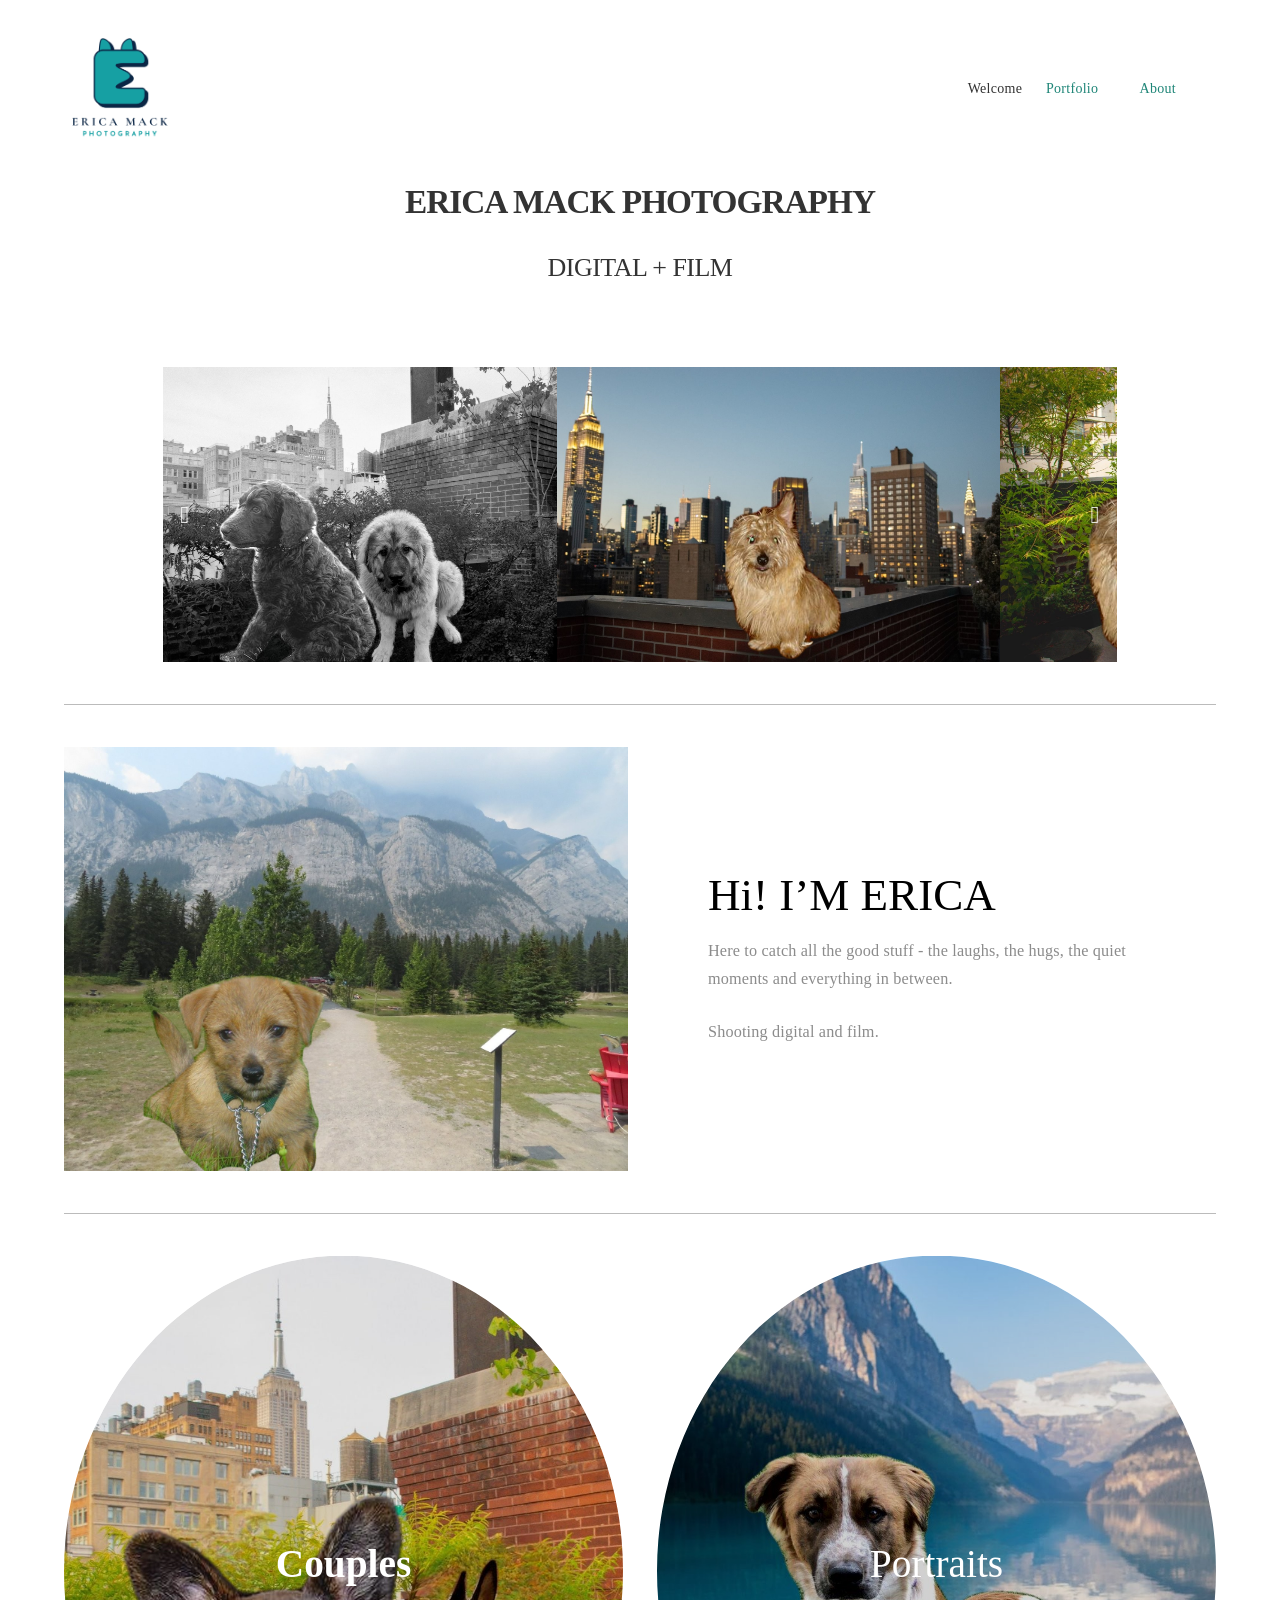
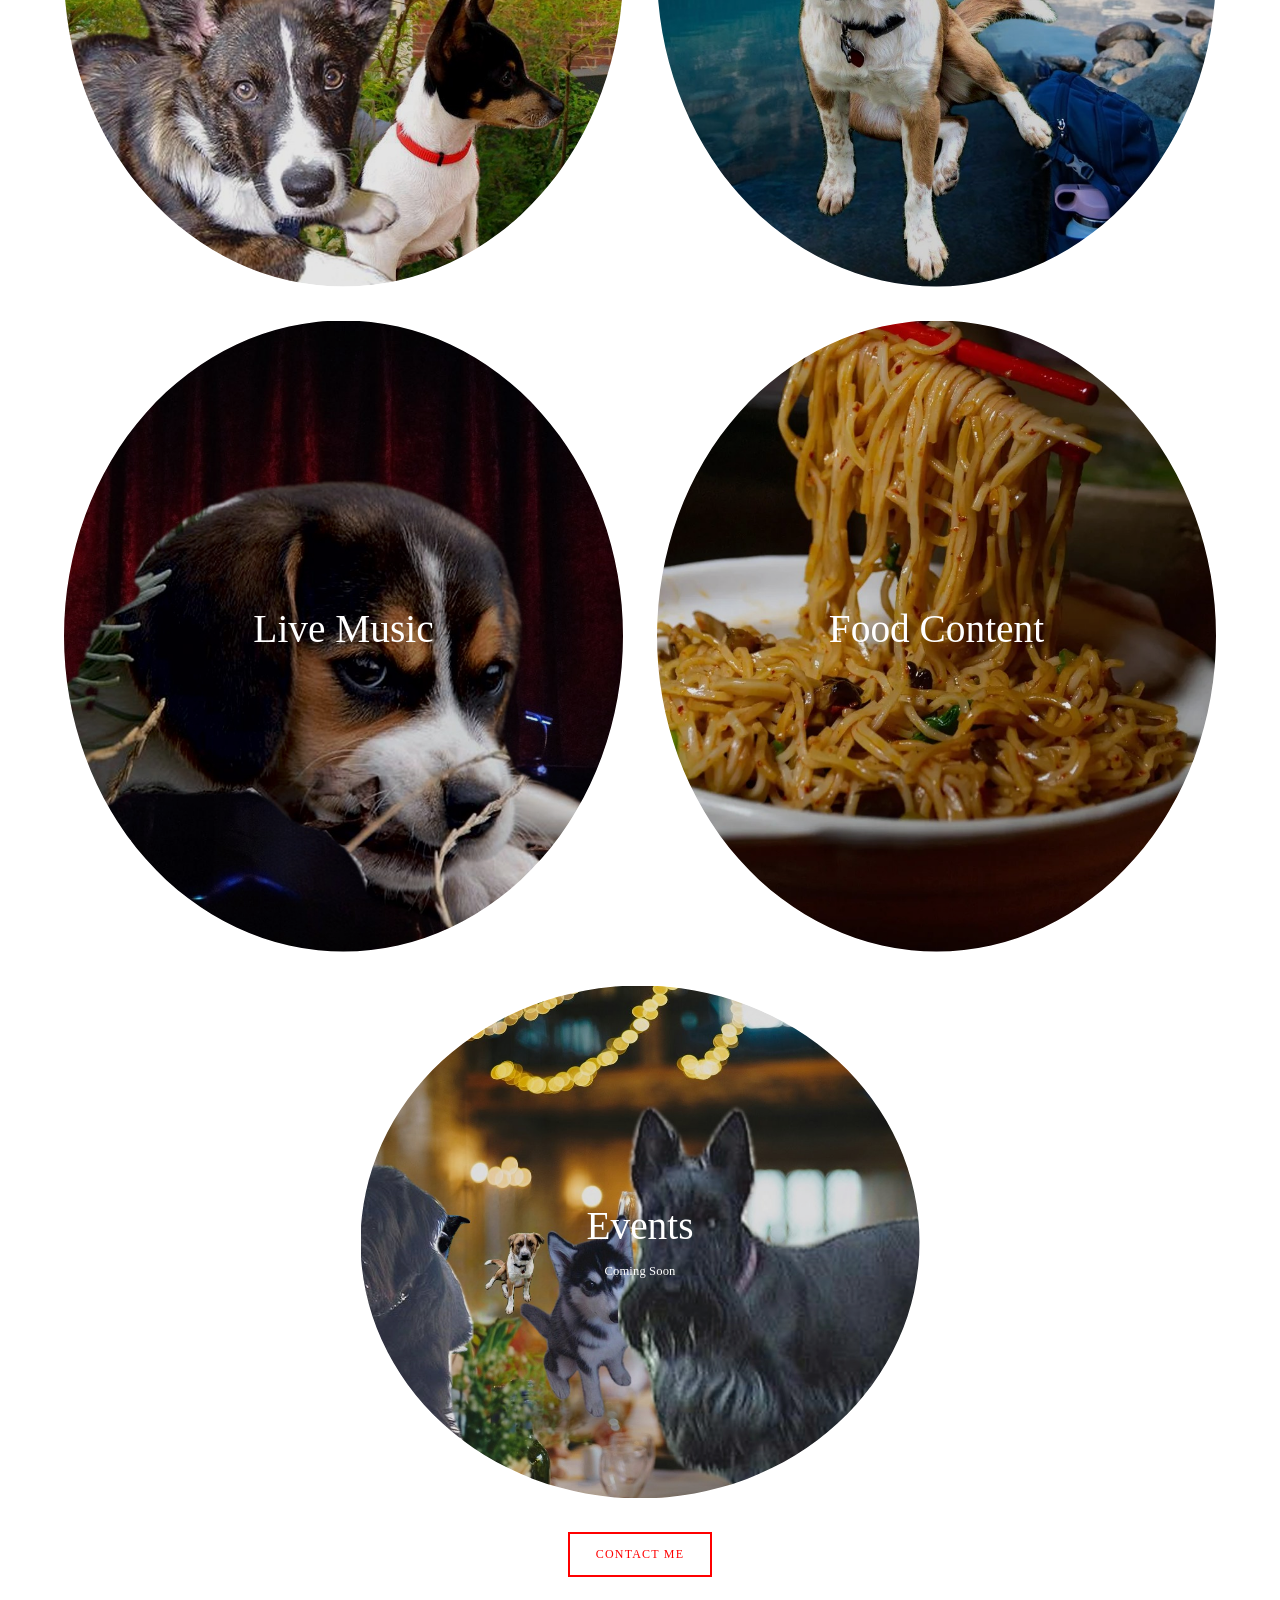
==== commit dd999774: "Dogs in original scenes + dog logo" ====
--- a/index.html
+++ b/index.html
@@ -1,4 +1,5 @@
 <!DOCTYPE html>
+
 <html class="yui3-js-enabled js flexbox canvas canvastext webgl no-touch hashchange history draganddrop rgba hsla multiplebgs backgroundsize borderimage borderradius boxshadow textshadow opacity cssanimations csscolumns cssgradients cssreflections csstransforms no-csstransforms3d csstransitions video audio svg inlinesvg svgclippaths" lang="en-US" xmlns:fb="http://www.facebook.com/2008/fbml" xmlns:og="http://opengraphprotocol.org/schema/"><head>
 <meta content="IE=edge,chrome=1" http-equiv="X-UA-Compatible"/>
 <meta content="width=device-width, initial-scale=1.0, shrink-to-fit=no" name="viewport"/>
@@ -167,21 +168,9 @@
   unicode-range: U+0100-02BA, U+02BD-02C5, U+02C7-02CC, U+02CE-02D7, U+02DD-02FF, U+0304, U+0308, U+0329, U+1D00-1DBF, U+1E00-1E9F, U+1EF2-1EFF, U+2020, U+20A0-20AB, U+20AD-20C0, U+2113, U+2C60-2C7F, U+A720-A7FF;
 }
 </style>
-
-
-
-
-
-
-
-
-
 <link href="assets/bcc51507aa42.css" rel="stylesheet" type="text/css"/><link href="assets/936b3014524b.css" rel="stylesheet" type="text/css"/><link href="assets/b76619de2d59.css" rel="stylesheet" type="text/css"/><link href="assets/ceef40652328.css" rel="stylesheet" type="text/css"/>
-
-
 <link href="assets/d0b643978f3f.css" rel="stylesheet" type="text/css"/>
 <!-- End of Squarespace Headers -->
-
 <link href="assets/280e9efaa396.css" rel="stylesheet" type="text/css"/><link href="assets/a6dd70ce004c.css" rel="stylesheet" type="text/css"/><style>img{opacity:1!important}</style></head>
 <!-- Mobile Styles Enabled -->
 <body class="site-spacing-small site-outer-padding-medium site-alignment-center tweak-site-ajax-loading-enable ancillary-header-full-width tweak-header-cart-style-text ancillary-header-branding-position-left ancillary-header-tagline-position-left ancillary-header-primary-nav-position-right ancillary-header-secondary-nav-position-right ancillary-header-cart-position-right ancillary-header-left-layout-horizontal ancillary-header-center-layout-stacked ancillary-header-right-layout-horizontal ancillary-header-account-position-left tweak-header-account-style-text tweak-mobile-bar-account-style-text show-desktop-folder-indicator scale-heading-1-font-size scale-heading-2-font-size scale-heading-3-font-size scale-quote-font-size quote-alignment-center show-quotation-marks show-events-banner show-events-title show-collection-page-footer banner-height-small banner-image-alignment-center banner-text-alignment-center page-banner-text-width-small scale-banner-description-font-size banner-text-background-indent-custom scale-page-title-font-size scale-page-description-font-size intro-text-width-large intro-text-height-medium scale-index-title-font-size scale-index-description-font-size index-intro-text-width-medium index-intro-text-height-extra-large index-item-width-half index-item-height-medium index-item-spacing-custom index-item-image-alignment-center index-item-image-crop index-item-title-display-on-hover index-item-title-alignment-center scale-index-item-title-font-size show-index-item-categories project-image-alignment-center project-image-spacing-medium project-banner-spacing-small show-project-captions project-image-portrait-caption-style-alternate project-image-landscape-caption-style-offset project-left-image-portrait-caption-style-standard project-left-image-landscape-caption-style-standard project-right-image-portrait-caption-style-standard project-right-image-landscape-caption-style-standard tweak-project-slide-transition image-caption-title-alignment-center scale-image-caption-title-font image-caption-body-alignment-center scale-image-caption-body-font show-index-navigation index-link-spacing-large scale-index-link-font-size index-link-style-list-inline index-link-delimiter-type-none show-next-label-only tweak-page-transition-animation tweak-mobile-bar-position-top-fixed tweak-transparent-fixed-mobile-bar tweak-mobile-bar-branding-position-left tweak-mobile-bar-menu-icon-position-right tweak-mobile-bar-site-tagline-position-below-branding tweak-mobile-bar-cart-style-text tweak-icon-weight-light tweak-blog-meta-primary-date tweak-blog-meta-secondary-category tweak-blog-list-style-grid tweak-blog-list-separator-show tweak-blog-list-alignment-left tweak-blog-list-item-image-show tweak-blog-list-item-image-aspect-ratio-grid-32-standard tweak-blog-list-item-image-aspect-ratio-stacked-11-square tweak-blog-list-item-title-show tweak-blog-list-item-excerpt-show tweak-blog-list-item-body-show tweak-blog-list-item-readmore-below-excerpt tweak-blog-list-item-meta-position-above-title tweak-blog-list-pagination-link-label-show tweak-blog-list-pagination-link-icon-show tweak-blog-list-pagination-link-icon-weight-light tweak-blog-item-alignment-center tweak-blog-item-meta-position-above-title tweak-blog-item-share-position-above-content tweak-blog-item-pagination-link-label-show tweak-blog-item-pagination-link-title-show tweak-blog-item-pagination-link-meta-hide tweak-blog-item-pagination-link-icon-weight-hairline event-thumbnails event-thumbnail-size-32-standard event-date-label event-date-label-time event-list-show-cats event-list-date event-list-time event-list-address event-icalgcal-links event-excerpts event-item-back-link gallery-design-grid aspect-ratio-auto lightbox-style-light gallery-navigation-bullets gallery-info-overlay-show-on-hover gallery-aspect-ratio-32-standard gallery-arrow-style-no-background gallery-transitions-fade gallery-show-arrows gallery-auto-crop tweak-product-list-image-aspect-ratio-23-standard-vertical tweak-product-list-item-hover-behavior-show-alternate-image tweak-product-list-meta-position-overlay tweak-product-list-mobile-meta-position-under tweak-product-list-meta-alignment-under-center tweak-product-list-meta-alignment-overlay-center-center tweak-product-list-show-title tweak-product-list-show-price tweak-product-list-filter-display-left-side tweak-product-list-filter-alignment-left tweak-product-item-nav-show-none tweak-product-item-nav-pagination-style-previousnext tweak-product-item-nav-breadcrumb-alignment-left tweak-product-item-nav-pagination-alignment-split tweak-product-item-gallery-position-left tweak-product-item-gallery-design-slideshow tweak-product-item-gallery-aspect-ratio-23-standard-vertical tweak-product-item-gallery-thumbnail-alignment-center tweak-product-item-details-alignment-left tweak-product-item-details-show-title tweak-product-item-details-show-price tweak-product-item-details-show-excerpt tweak-product-item-details-excerpt-position-below-price tweak-product-item-details-show-share-buttons tweak-product-item-details-show-variants tweak-product-item-details-show-quantity tweak-product-item-details-options-style-square tweak-product-item-details-show-add-to-cart-button tweak-product-item-details-add-to-cart-button-style-outline tweak-product-item-details-add-to-cart-button-shape-square tweak-product-item-details-add-to-cart-button-padding-medium tweak-product-item-image-zoom-enabled tweak-product-item-image-zoom-behavior-click tweak-product-item-lightbox-enabled tweak-related-products-image-aspect-ratio-11-square tweak-related-products-meta-alignment-under-center tweak-product-badge-style-square tweak-product-badge-position-top-right tweak-product-badge-inset-floating newsletter-style-dark hide-opentable-icons opentable-style-dark small-button-style-outline small-button-shape-square medium-button-style-outline medium-button-shape-square large-button-style-outline large-button-shape-square image-block-poster-text-alignment-center image-block-card-dynamic-font-sizing image-block-card-content-position-center image-block-card-text-alignment-left image-block-overlap-dynamic-font-sizing image-block-overlap-content-position-center image-block-overlap-text-alignment-left image-block-collage-dynamic-font-sizing image-block-collage-content-position-top image-block-collage-text-alignment-left image-block-stack-dynamic-font-sizing image-block-stack-text-alignment-left button-style-outline button-corner-style-square tweak-product-quick-view-button-style-floating tweak-product-quick-view-button-position-bottom tweak-product-quick-view-lightbox-excerpt-display-truncate tweak-product-quick-view-lightbox-show-arrows tweak-product-quick-view-lightbox-show-close-button tweak-product-quick-view-lightbox-controls-weight-light tweak-share-buttons-style-icon-only tweak-share-buttons-icons-show tweak-share-buttons-labels-show tweak-share-buttons-counts-show tweak-share-buttons-standard-background-color native-currency-code-usd collection-6acd212339d16c78c42818ee collection-type-page collection-layout-default homepage mobile-style-available has-logo-image has-social has-primary-nav has-tagline has-secondary-nav" data-ajax-loader="loaded" data-controller="BodyClassController" data-controllers-bound="BodyClassController" id="collection-6acd212339d16c78c42818ee">
@@ -192,7 +181,7 @@
 <div class="mobile-branding-wrapper">
 <div class="mobile-logo-image">
 <a data-ajax-loader="ajax-loader-binded" href="index.html">
-<img alt="Erica Mack 🐾" class="mobile-logo-image" data-image-component="0.17.0" data-loader="sqs" decoding="async" loading="lazy" sizes="240px" src="//images.squarespace-cdn.com/content/v1/5a038471bce1769598bbee35/ade93b9c-98e6-4141-9457-6fecaefb7100/erica-mack-logo-sticker-transparent.png" srcset="//images.squarespace-cdn.com/content/v1/5a038471bce1769598bbee35/ade93b9c-98e6-4141-9457-6fecaefb7100/erica-mack-logo-sticker-transparent.png?format=100w 100w, //images.squarespace-cdn.com/content/v1/5a038471bce1769598bbee35/ade93b9c-98e6-4141-9457-6fecaefb7100/erica-mack-logo-sticker-transparent.png?format=300w 300w, //images.squarespace-cdn.com/content/v1/5a038471bce1769598bbee35/ade93b9c-98e6-4141-9457-6fecaefb7100/erica-mack-logo-sticker-transparent.png?format=500w 500w, //images.squarespace-cdn.com/content/v1/5a038471bce1769598bbee35/ade93b9c-98e6-4141-9457-6fecaefb7100/erica-mack-logo-sticker-transparent.png?format=750w 750w, //images.squarespace-cdn.com/content/v1/5a038471bce1769598bbee35/ade93b9c-98e6-4141-9457-6fecaefb7100/erica-mack-logo-sticker-transparent.png?format=1000w 1000w, //images.squarespace-cdn.com/content/v1/5a038471bce1769598bbee35/ade93b9c-98e6-4141-9457-6fecaefb7100/erica-mack-logo-sticker-transparent.png?format=1500w 1500w, //images.squarespace-cdn.com/content/v1/5a038471bce1769598bbee35/ade93b9c-98e6-4141-9457-6fecaefb7100/erica-mack-logo-sticker-transparent.png?format=2500w 2500w" style="display:block"/>
+<img alt="Erica Mack 🐾" class="mobile-logo-image" data-image-component="0.17.0" data-loader="sqs" decoding="async" loading="eager" sizes="240px" src="assets/logo_dog.png" style="display:block"/>
 </a>
 </div>
 </div>
@@ -261,7 +250,7 @@
 <div class="logo-wrapper" data-content-field="site-title" data-nc-element="branding">
 <div class="logo-image">
 <a data-ajax-loader="ajax-loader-binded" href="index.html">
-<img alt="Erica Mack 🐾" data-image-component="0.17.0" data-loader="sqs" decoding="async" loading="lazy" sizes="1500px" src="//images.squarespace-cdn.com/content/v1/5a038471bce1769598bbee35/ade93b9c-98e6-4141-9457-6fecaefb7100/erica-mack-logo-sticker-transparent.png" srcset="//images.squarespace-cdn.com/content/v1/5a038471bce1769598bbee35/ade93b9c-98e6-4141-9457-6fecaefb7100/erica-mack-logo-sticker-transparent.png?format=100w 100w, //images.squarespace-cdn.com/content/v1/5a038471bce1769598bbee35/ade93b9c-98e6-4141-9457-6fecaefb7100/erica-mack-logo-sticker-transparent.png?format=300w 300w, //images.squarespace-cdn.com/content/v1/5a038471bce1769598bbee35/ade93b9c-98e6-4141-9457-6fecaefb7100/erica-mack-logo-sticker-transparent.png?format=500w 500w, //images.squarespace-cdn.com/content/v1/5a038471bce1769598bbee35/ade93b9c-98e6-4141-9457-6fecaefb7100/erica-mack-logo-sticker-transparent.png?format=750w 750w, //images.squarespace-cdn.com/content/v1/5a038471bce1769598bbee35/ade93b9c-98e6-4141-9457-6fecaefb7100/erica-mack-logo-sticker-transparent.png?format=1000w 1000w, //images.squarespace-cdn.com/content/v1/5a038471bce1769598bbee35/ade93b9c-98e6-4141-9457-6fecaefb7100/erica-mack-logo-sticker-transparent.png?format=1500w 1500w, //images.squarespace-cdn.com/content/v1/5a038471bce1769598bbee35/ade93b9c-98e6-4141-9457-6fecaefb7100/erica-mack-logo-sticker-transparent.png?format=2500w 2500w" style="display:block"/>
+<img alt="Erica Mack 🐾" data-image-component="0.17.0" data-loader="sqs" decoding="async" loading="eager" sizes="1500px" src="assets/logo_dog.png" style="display:block"/>
 </a>
 </div>
 </div><div class="site-tagline-wrapper" data-nc-element="tagline">
@@ -332,12 +321,12 @@
 </div></div></div></div><div class="row sqs-row"><div class="col sqs-col-1 span-1"><div class="sqs-block website-component-block sqs-block-website-component sqs-block-spacer spacer-block" data-block-css='["https://definitions.sqspcdn.com/website-component-definition/static-assets/website.components.spacer/5d8b55ec-5e3b-4021-a149-a2741466304f_1300/website.components.spacer.styles.css"]' data-block-scripts='["https://definitions.sqspcdn.com/website-component-definition/static-assets/website.components.spacer/5d8b55ec-5e3b-4021-a149-a2741466304f_1300/website.components.spacer.visitor.js"]' data-block-type="1337" data-definition-name="website.components.spacer" data-website-component-id="6acd212363cf6c41c0fffb6b" id="block-6acd212363cf6c41c0fffb6b"><div class="sqs-block-content"> </div></div></div><div class="col sqs-col-10 span-10"><div class="sqs-block website-component-block sqs-block-website-component sqs-block-spacer spacer-block" data-block-css='["https://definitions.sqspcdn.com/website-component-definition/static-assets/website.components.spacer/5d8b55ec-5e3b-4021-a149-a2741466304f_1300/website.components.spacer.styles.css"]' data-block-scripts='["https://definitions.sqspcdn.com/website-component-definition/static-assets/website.components.spacer/5d8b55ec-5e3b-4021-a149-a2741466304f_1300/website.components.spacer.visitor.js"]' data-block-type="1337" data-definition-name="website.components.spacer" data-website-component-id="6acd212363cf6c41c0fffb6d" id="block-6acd212363cf6c41c0fffb6d"><div class="sqs-block-content"> </div></div></div><div class="col sqs-col-1 span-1"><div class="sqs-block website-component-block sqs-block-website-component sqs-block-spacer spacer-block" data-block-css='["https://definitions.sqspcdn.com/website-component-definition/static-assets/website.components.spacer/5d8b55ec-5e3b-4021-a149-a2741466304f_1300/website.components.spacer.styles.css"]' data-block-scripts='["https://definitions.sqspcdn.com/website-component-definition/static-assets/website.components.spacer/5d8b55ec-5e3b-4021-a149-a2741466304f_1300/website.components.spacer.visitor.js"]' data-block-type="1337" data-definition-name="website.components.spacer" data-website-component-id="6acd212363cf6c41c0fffb6e" id="block-6acd212363cf6c41c0fffb6e"><div class="sqs-block-content"> </div></div></div></div><div class="row sqs-row"><div class="col sqs-col-12 span-12"><div class="row sqs-row"><div class="col sqs-col-1 span-1"><div class="sqs-block website-component-block sqs-block-website-component sqs-block-spacer spacer-block sized vsize-1" data-block-css='["https://definitions.sqspcdn.com/website-component-definition/static-assets/website.components.spacer/5d8b55ec-5e3b-4021-a149-a2741466304f_1300/website.components.spacer.styles.css"]' data-block-scripts='["https://definitions.sqspcdn.com/website-component-definition/static-assets/website.components.spacer/5d8b55ec-5e3b-4021-a149-a2741466304f_1300/website.components.spacer.visitor.js"]' data-block-type="1337" data-definition-name="website.components.spacer" data-website-component-id="yui_3_17_2_1_1791852985768_77626" id="block-yui_3_17_2_1_1791852985768_77626"><div class="sqs-block-content"> </div></div></div><div class="col sqs-col-10 span-10"><div class="sqs-block gallery-block sqs-block-gallery" data-aspect-ratio="30.976172175249808" data-block-json='{"hSize":null,"floatDir":null,"methodOption":"transient","existingGallery":"6acd13c2b983f971d1b6f9a3","newWindow":false,"active-alignment":"center","aspectRatio":30.976172175249808,"auto-crop":true,"autoplay":false,"blockAnimation":"none","collectionId":"6acd831a04a53c2fc018492c","controls":true,"design":"slider","existingGalleryId":"6acd13c2b983f971d1b6f9a3","show-meta":true,"show-meta-basic":true,"show-meta-only-title":false,"show-meta-only-description":false,"square-thumbs":true,"vSize":null,"transientGalleryId":"6acd831a04a53c2fc018492c"}' data-block-type="8" data-sqsp-block="gallery" id="block-yui_3_17_2_1_1791852985768_23011"><div class="sqs-block-content sqs-intrinsic" id="yui_3_17_2_1_1791857868229_75" style="padding-bottom: 30.9762%;">
 <div class="sqs-gallery-container sqs-gallery-block-slider sqs-gallery-has-controls sqs-gallery-block-show-meta block-animation-none clear sqs-intrinsic-content" id="yui_3_17_2_1_1791857868229_77">
 <div class="sqs-gallery sqs-gallery-design-strip" id="yui_3_17_2_1_1791857868229_97">
-<noscript><img alt="Very good dog" src="dogs/dog0.jpg" style=";object-fit:cover;opacity:1;visibility:visible"/></noscript>
-<noscript><img alt="Very good dog" src="dogs/dog1.jpg" style=";object-fit:cover;opacity:1;visibility:visible"/></noscript>
-<noscript><img alt="Very good dog" src="dogs/dog2.jpg" style=";object-fit:cover;opacity:1;visibility:visible"/></noscript>
-<noscript><img alt="Very good dog" src="dogs/dog3.jpg" style=";object-fit:cover;opacity:1;visibility:visible"/></noscript>
-<noscript><img alt="Very good dog" src="dogs/dog4.jpg" style=";object-fit:cover;opacity:1;visibility:visible"/></noscript>
-<div class="sqs-wrapper" style="left: 0px; width: 4220px;"><img alt="Very good dog" aria-current="true" class="thumb-image sqs-gallery-design-strip-slide sqs-active-slide loaded" data-image-dimensions="1982x1486" data-image-focal-point="0.5,0.5" data-image-id="6acd834839b1bb25cfa237c6" data-image-resolution="500w" data-load="false" data-type="image" elementtiming="system-gallery-block-slider" id="yui_3_17_2_1_1791857868229_146" src="dogs/dog5.jpg" style=";object-fit:cover;opacity:1;visibility:visible"/><img alt="Very good dog" aria-current="false" class="thumb-image sqs-gallery-design-strip-slide loaded" data-image-dimensions="2230x1486" data-image-focal-point="0.5,0.5" data-image-id="6acd8347ccbc221607006522" data-image-resolution="500w" data-load="false" data-type="image" elementtiming="system-gallery-block-slider" id="yui_3_17_2_1_1791857868229_147" src="dogs/dog6.jpg" style=";object-fit:cover;opacity:1;visibility:visible"/><img alt="Very good dog" aria-current="false" class="thumb-image sqs-gallery-design-strip-slide loaded" data-image-dimensions="1982x1486" data-image-focal-point="0.5,0.5" data-image-id="6acd83481d3b225d42069f61" data-image-resolution="500w" data-load="false" data-type="image" elementtiming="system-gallery-block-slider" id="yui_3_17_2_1_1791857868229_148" src="dogs/dog7.jpg" style=";object-fit:cover;opacity:1;visibility:visible"/><img alt="Very good dog" aria-current="false" class="thumb-image sqs-gallery-design-strip-slide loaded" data-image-dimensions="990x1486" data-image-focal-point="0.5,0.5" data-image-id="6acd8347a953b11c968b0553" data-image-resolution="300w" data-load="false" data-type="image" elementtiming="system-gallery-block-slider" id="yui_3_17_2_1_1791857868229_149" src="dogs/dog8.jpg" style=";object-fit:cover;opacity:1;visibility:visible"/><img alt="Very good dog" aria-current="false" class="thumb-image sqs-gallery-design-strip-slide loaded" data-image-dimensions="6000x4000" data-image-focal-point="0.5,0.5" data-image-id="6acd8339c70f521ba99842bc" data-image-resolution="500w" data-load="false" data-type="image" elementtiming="system-gallery-block-slider" id="yui_3_17_2_1_1791857868229_150" src="dogs/dog9.jpg" style=";object-fit:cover;opacity:1;visibility:visible"/></div></div>
+<noscript><img alt="Very good dog" src="new/index_0.jpg" style=";object-fit:cover;opacity:1;visibility:visible"/></noscript>
+<noscript><img alt="Very good dog" src="new/index_1.jpg" style=";object-fit:cover;opacity:1;visibility:visible"/></noscript>
+<noscript><img alt="Very good dog" src="new/index_2.jpg" style=";object-fit:cover;opacity:1;visibility:visible"/></noscript>
+<noscript><img alt="Very good dog" src="new/index_3.jpg" style=";object-fit:cover;opacity:1;visibility:visible"/></noscript>
+<noscript><img alt="Very good dog" src="new/index_4.jpg" style=";object-fit:cover;opacity:1;visibility:visible"/></noscript>
+<div class="sqs-wrapper" style="left: 0px; width: 4220px;"><img alt="Very good dog" aria-current="true" class="thumb-image sqs-gallery-design-strip-slide sqs-active-slide loaded" data-image-dimensions="1982x1486" data-image-focal-point="0.5,0.5" data-image-id="6acd834839b1bb25cfa237c6" data-image-resolution="500w" data-load="false" data-type="image" elementtiming="system-gallery-block-slider" id="yui_3_17_2_1_1791857868229_146" src="new/index_5.jpg" style=";object-fit:cover;opacity:1;visibility:visible"/><img alt="Very good dog" aria-current="false" class="thumb-image sqs-gallery-design-strip-slide loaded" data-image-dimensions="2230x1486" data-image-focal-point="0.5,0.5" data-image-id="6acd8347ccbc221607006522" data-image-resolution="500w" data-load="false" data-type="image" elementtiming="system-gallery-block-slider" id="yui_3_17_2_1_1791857868229_147" src="new/index_6.jpg" style=";object-fit:cover;opacity:1;visibility:visible"/><img alt="Very good dog" aria-current="false" class="thumb-image sqs-gallery-design-strip-slide loaded" data-image-dimensions="1982x1486" data-image-focal-point="0.5,0.5" data-image-id="6acd83481d3b225d42069f61" data-image-resolution="500w" data-load="false" data-type="image" elementtiming="system-gallery-block-slider" id="yui_3_17_2_1_1791857868229_148" src="new/index_7.jpg" style=";object-fit:cover;opacity:1;visibility:visible"/><img alt="Very good dog" aria-current="false" class="thumb-image sqs-gallery-design-strip-slide loaded" data-image-dimensions="990x1486" data-image-focal-point="0.5,0.5" data-image-id="6acd8347a953b11c968b0553" data-image-resolution="300w" data-load="false" data-type="image" elementtiming="system-gallery-block-slider" id="yui_3_17_2_1_1791857868229_149" src="new/index_8.jpg" style=";object-fit:cover;opacity:1;visibility:visible"/><img alt="Very good dog" aria-current="false" class="thumb-image sqs-gallery-design-strip-slide loaded" data-image-dimensions="6000x4000" data-image-focal-point="0.5,0.5" data-image-id="6acd8339c70f521ba99842bc" data-image-resolution="500w" data-load="false" data-type="image" elementtiming="system-gallery-block-slider" id="yui_3_17_2_1_1791857868229_150" src="new/index_9.jpg" style=";object-fit:cover;opacity:1;visibility:visible"/></div></div>
 <div class="sqs-gallery-meta-container">
 <div class="sqs-gallery-controls show-hover-effect">
 <a aria-label="Previous Slide" class="previous" role="button" tabindex="0"></a>
@@ -361,7 +350,7 @@
               overflow: hidden;-webkit-mask-image: -webkit-radial-gradient(white, black);
               
             ">
-<img alt="Very good dog" data-image-component="1.0.1" data-image-dimensions="2049x1537" data-image-focal-point="0.5,0.5" data-licensed-asset-preview="false" data-load="false" data-loader="sqs" data-sqsp-image-classic-block-image="" data-stretch="false" decoding="async" elementtiming="system-image-block" height="1537" loading="lazy" src="dogs/dog10.jpg" style="display:block;object-position: var(--image-component-focal-point);object-fit: var(--image-component-object-fit);;object-fit:cover;opacity:1;visibility:visible" width="2049"/>
+<img alt="Very good dog" data-image-component="1.0.1" data-image-dimensions="2049x1537" data-image-focal-point="0.5,0.5" data-licensed-asset-preview="false" data-load="false" data-loader="sqs" data-sqsp-image-classic-block-image="" data-stretch="false" decoding="async" elementtiming="system-image-block" height="1537" loading="lazy" src="new/index_10.jpg" style="display:block;object-position: var(--image-component-focal-point);object-fit: var(--image-component-object-fit);;object-fit:cover;opacity:1;visibility:visible" width="2049"/>
 <div class="image-overlay" style="overflow: hidden;-webkit-mask-image: -webkit-radial-gradient(white, black);"></div>
 </div>
 </div>
@@ -390,7 +379,7 @@
 <div class="intrinsic">
 <a class="sqs-block-image-link image-inset" data-ajax-loader="ajax-loader-binded" data-animation-role="image" data-description="" data-sqsp-image-classic-block-image-link="" href="proposals.html">
 <div class="sqs-image-shape-container-element js-image-container content-fill" data-shape-mask="circle" data-sqsp-image-classic-block-image-container="" style='position: relative; overflow: hidden; clip-path: url("#6acd212363cf6c41c0fffb75"); padding-bottom: 74.9748%; --shape-height: 631px;'>
-<img alt="Very good dog" data-image-component="1.0.1" data-image-dimensions="1982x1486" data-image-focal-point="0.5120236253691464,0.7680480030001875" data-licensed-asset-preview="false" data-load="false" data-loader="sqs" data-sqsp-image-classic-block-image="" data-stretch="false" decoding="async" elementtiming="system-image-block" height="1486" loading="lazy" src="dogs/dog11.jpg" style="display:block;object-position: var(--image-component-focal-point);object-fit: var(--image-component-object-fit);;object-fit:cover;opacity:1;visibility:visible" width="1982"/>
+<img alt="Very good dog" data-image-component="1.0.1" data-image-dimensions="1982x1486" data-image-focal-point="0.5120236253691464,0.7680480030001875" data-licensed-asset-preview="false" data-load="false" data-loader="sqs" data-sqsp-image-classic-block-image="" data-stretch="false" decoding="async" elementtiming="system-image-block" height="1486" loading="lazy" src="new/index_11.jpg" style="display:block;object-position: var(--image-component-focal-point);object-fit: var(--image-component-object-fit);;object-fit:cover;opacity:1;visibility:visible" width="1982"/>
 <div class="image-overlay" style="overflow: hidden;clip-path: url(#6acd212363cf6c41c0fffb75);-webkit-clip-path: url(#6acd212363cf6c41c0fffb75);"></div>
 </div>
 </a>
@@ -420,7 +409,7 @@
 <div class="intrinsic">
 <a class="sqs-block-image-link image-inset" data-ajax-loader="ajax-loader-binded" data-animation-role="image" data-description='&lt;p data-rte-preserve-empty="true" style="white-space:pre-wrap;"&gt;Headshots&lt;/p&gt;' data-sqsp-image-classic-block-image-link="" href="portraits.html">
 <div class="sqs-image-shape-container-element js-image-container content-fill" data-shape-mask="circle" data-sqsp-image-classic-block-image-container="" style='position: relative; overflow: hidden; clip-path: url("#yui_3_17_2_1_1791828885382_34032"); padding-bottom: 66.6368%; --shape-height: 631px;'>
-<img alt="Very good dog" data-image-component="1.0.1" data-image-dimensions="2230x1486" data-image-focal-point="0.5,0.5" data-licensed-asset-preview="false" data-load="false" data-loader="sqs" data-sqsp-image-classic-block-image="" data-stretch="false" decoding="async" elementtiming="system-image-block" height="1486" loading="lazy" src="dogs/dog12.jpg" style="display:block;object-position: var(--image-component-focal-point);object-fit: var(--image-component-object-fit);;object-fit:cover;opacity:1;visibility:visible" width="2230"/>
+<img alt="Very good dog" data-image-component="1.0.1" data-image-dimensions="2230x1486" data-image-focal-point="0.5,0.5" data-licensed-asset-preview="false" data-load="false" data-loader="sqs" data-sqsp-image-classic-block-image="" data-stretch="false" decoding="async" elementtiming="system-image-block" height="1486" loading="lazy" src="new/index_12.jpg" style="display:block;object-position: var(--image-component-focal-point);object-fit: var(--image-component-object-fit);;object-fit:cover;opacity:1;visibility:visible" width="2230"/>
 <div class="image-overlay" style="overflow: hidden;clip-path: url(#yui_3_17_2_1_1791828885382_34032);-webkit-clip-path: url(#yui_3_17_2_1_1791828885382_34032);"></div>
 </div>
 </a>
@@ -450,7 +439,7 @@
 <div class="intrinsic">
 <a class="sqs-block-image-link image-inset" data-ajax-loader="ajax-loader-binded" data-animation-role="image" data-description="" data-sqsp-image-classic-block-image-link="" href="live-music.html">
 <div class="sqs-image-shape-container-element js-image-container content-fill" data-shape-mask="circle" data-sqsp-image-classic-block-image-container="" style='position: relative; overflow: hidden; clip-path: url("#yui_3_17_2_1_1791830039507_19079"); padding-bottom: 66.6373%; --shape-height: 631px;'>
-<img alt="Very good dog" data-image-component="1.0.1" data-image-dimensions="2272x1514" data-image-focal-point="0.5,0.5" data-licensed-asset-preview="false" data-load="false" data-loader="sqs" data-sqsp-image-classic-block-image="" data-stretch="false" decoding="async" elementtiming="system-image-block" height="1514" loading="lazy" src="dogs/dog13.jpg" style="display:block;object-position: var(--image-component-focal-point);object-fit: var(--image-component-object-fit);;object-fit:cover;opacity:1;visibility:visible" width="2272"/>
+<img alt="Very good dog" data-image-component="1.0.1" data-image-dimensions="2272x1514" data-image-focal-point="0.5,0.5" data-licensed-asset-preview="false" data-load="false" data-loader="sqs" data-sqsp-image-classic-block-image="" data-stretch="false" decoding="async" elementtiming="system-image-block" height="1514" loading="lazy" src="new/index_13.jpg" style="display:block;object-position: var(--image-component-focal-point);object-fit: var(--image-component-object-fit);;object-fit:cover;opacity:1;visibility:visible" width="2272"/>
 <div class="image-overlay" style="overflow: hidden;clip-path: url(#yui_3_17_2_1_1791830039507_19079);-webkit-clip-path: url(#yui_3_17_2_1_1791830039507_19079);"></div>
 </div>
 </a>
@@ -480,7 +469,7 @@
 <div class="intrinsic">
 <a class="sqs-block-image-link image-inset" data-ajax-loader="ajax-loader-binded" data-animation-role="image" data-description='&lt;p data-rte-preserve-empty="true" style="white-space:pre-wrap;"&gt;Food Content&lt;/p&gt;' data-sqsp-image-classic-block-image-link="" href="food-1.html">
 <div class="sqs-image-shape-container-element js-image-container content-fill" data-shape-mask="circle" data-sqsp-image-classic-block-image-container="" style='position: relative; overflow: hidden; clip-path: url("#yui_3_17_2_1_1791830039507_21095"); padding-bottom: 66.68%; --shape-height: 631px;'>
-<img alt="Very good dog" data-image-component="1.0.1" data-image-dimensions="2500x1667" data-image-focal-point="0.5,0.5" data-licensed-asset-preview="false" data-load="false" data-loader="sqs" data-sqsp-image-classic-block-image="" data-stretch="false" decoding="async" elementtiming="system-image-block" height="1667" loading="lazy" src="dogs/dog14.jpg" style="display:block;object-position: var(--image-component-focal-point);object-fit: var(--image-component-object-fit);;object-fit:cover;opacity:1;visibility:visible" width="2500"/>
+<img alt="Very good dog" data-image-component="1.0.1" data-image-dimensions="2500x1667" data-image-focal-point="0.5,0.5" data-licensed-asset-preview="false" data-load="false" data-loader="sqs" data-sqsp-image-classic-block-image="" data-stretch="false" decoding="async" elementtiming="system-image-block" height="1667" loading="lazy" src="new/index_14.jpg" style="display:block;object-position: var(--image-component-focal-point);object-fit: var(--image-component-object-fit);;object-fit:cover;opacity:1;visibility:visible" width="2500"/>
 <div class="image-overlay" style="overflow: hidden;clip-path: url(#yui_3_17_2_1_1791830039507_21095);-webkit-clip-path: url(#yui_3_17_2_1_1791830039507_21095);"></div>
 </div>
 </a>
@@ -514,7 +503,7 @@
               overflow: hidden;clip-path: url(#yui_3_17_2_1_1791830039507_33494);-webkit-clip-path: url(#yui_3_17_2_1_1791830039507_33494);
               padding-bottom:91.75559997558594%;
             ">
-<img alt="Very good dog" data-image-component="1.0.1" data-image-dimensions="2500x1667" data-image-focal-point="0.5,0.5" data-licensed-asset-preview="false" data-load="false" data-loader="sqs" data-sqsp-image-classic-block-image="" data-stretch="false" decoding="async" elementtiming="system-image-block" height="1667" loading="lazy" src="dogs/dog15.jpg" style="display:block;object-position: var(--image-component-focal-point);object-fit: var(--image-component-object-fit);;object-fit:cover;opacity:1;visibility:visible" width="2500"/>
+<img alt="Very good dog" data-image-component="1.0.1" data-image-dimensions="2500x1667" data-image-focal-point="0.5,0.5" data-licensed-asset-preview="false" data-load="false" data-loader="sqs" data-sqsp-image-classic-block-image="" data-stretch="false" decoding="async" elementtiming="system-image-block" height="1667" loading="lazy" src="new/index_15.jpg" style="display:block;object-position: var(--image-component-focal-point);object-fit: var(--image-component-object-fit);;object-fit:cover;opacity:1;visibility:visible" width="2500"/>
 <div class="image-overlay" style="overflow: hidden;clip-path: url(#yui_3_17_2_1_1791830039507_33494);-webkit-clip-path: url(#yui_3_17_2_1_1791830039507_33494);"></div>
 </div>
 </a>
@@ -580,6 +569,5 @@
 </footer>
 </div>
 </div>
-
 <svg data-usage="social-icons-svg" style="display:none" version="1.1" xmlns="http://www.w3.org/2000/svg"><symbol id="instagram-unauth-icon" viewbox="0 0 64 64"><path d="M46.91,25.816c-0.073-1.597-0.326-2.687-0.697-3.641c-0.383-0.986-0.896-1.823-1.73-2.657c-0.834-0.834-1.67-1.347-2.657-1.73c-0.954-0.371-2.045-0.624-3.641-0.697C36.585,17.017,36.074,17,32,17s-4.585,0.017-6.184,0.09c-1.597,0.073-2.687,0.326-3.641,0.697c-0.986,0.383-1.823,0.896-2.657,1.73c-0.834,0.834-1.347,1.67-1.73,2.657c-0.371,0.954-0.624,2.045-0.697,3.641C17.017,27.415,17,27.926,17,32c0,4.074,0.017,4.585,0.09,6.184c0.073,1.597,0.326,2.687,0.697,3.641c0.383,0.986,0.896,1.823,1.73,2.657c0.834,0.834,1.67,1.347,2.657,1.73c0.954,0.371,2.045,0.624,3.641,0.697C27.415,46.983,27.926,47,32,47s4.585-0.017,6.184-0.09c1.597-0.073,2.687-0.326,3.641-0.697c0.986-0.383,1.823-0.896,2.657-1.73c0.834-0.834,1.347-1.67,1.73-2.657c0.371-0.954,0.624-2.045,0.697-3.641C46.983,36.585,47,36.074,47,32S46.983,27.415,46.91,25.816z M44.21,38.061c-0.067,1.462-0.311,2.257-0.516,2.785c-0.272,0.7-0.597,1.2-1.122,1.725c-0.525,0.525-1.025,0.85-1.725,1.122c-0.529,0.205-1.323,0.45-2.785,0.516c-1.581,0.072-2.056,0.087-6.061,0.087s-4.48-0.015-6.061-0.087c-1.462-0.067-2.257-0.311-2.785-0.516c-0.7-0.272-1.2-0.597-1.725-1.122c-0.525-0.525-0.85-1.025-1.122-1.725c-0.205-0.529-0.45-1.323-0.516-2.785c-0.072-1.582-0.087-2.056-0.087-6.061s0.015-4.48,0.087-6.061c0.067-1.462,0.311-2.257,0.516-2.785c0.272-0.7,0.597-1.2,1.122-1.725c0.525-0.525,1.025-0.85,1.725-1.122c0.529-0.205,1.323-0.45,2.785-0.516c1.582-0.072,2.056-0.087,6.061-0.087s4.48,0.015,6.061,0.087c1.462,0.067,2.257,0.311,2.785,0.516c0.7,0.272,1.2,0.597,1.725,1.122c0.525,0.525,0.85,1.025,1.122,1.725c0.205,0.529,0.45,1.323,0.516,2.785c0.072,1.582,0.087,2.056,0.087,6.061S44.282,36.48,44.21,38.061z M32,24.297c-4.254,0-7.703,3.449-7.703,7.703c0,4.254,3.449,7.703,7.703,7.703c4.254,0,7.703-3.449,7.703-7.703C39.703,27.746,36.254,24.297,32,24.297z M32,37c-2.761,0-5-2.239-5-5c0-2.761,2.239-5,5-5s5,2.239,5,5C37,34.761,34.761,37,32,37z M40.007,22.193c-0.994,0-1.8,0.806-1.8,1.8c0,0.994,0.806,1.8,1.8,1.8c0.994,0,1.8-0.806,1.8-1.8C41.807,22.999,41.001,22.193,40.007,22.193z"></path></symbol><symbol id="instagram-unauth-mask" viewbox="0 0 64 64"><path d="M43.693,23.153c-0.272-0.7-0.597-1.2-1.122-1.725c-0.525-0.525-1.025-0.85-1.725-1.122c-0.529-0.205-1.323-0.45-2.785-0.517c-1.582-0.072-2.056-0.087-6.061-0.087s-4.48,0.015-6.061,0.087c-1.462,0.067-2.257,0.311-2.785,0.517c-0.7,0.272-1.2,0.597-1.725,1.122c-0.525,0.525-0.85,1.025-1.122,1.725c-0.205,0.529-0.45,1.323-0.516,2.785c-0.072,1.582-0.087,2.056-0.087,6.061s0.015,4.48,0.087,6.061c0.067,1.462,0.311,2.257,0.516,2.785c0.272,0.7,0.597,1.2,1.122,1.725s1.025,0.85,1.725,1.122c0.529,0.205,1.323,0.45,2.785,0.516c1.581,0.072,2.056,0.087,6.061,0.087s4.48-0.015,6.061-0.087c1.462-0.067,2.257-0.311,2.785-0.516c0.7-0.272,1.2-0.597,1.725-1.122s0.85-1.025,1.122-1.725c0.205-0.529,0.45-1.323,0.516-2.785c0.072-1.582,0.087-2.056,0.087-6.061s-0.015-4.48-0.087-6.061C44.143,24.476,43.899,23.682,43.693,23.153z M32,39.703c-4.254,0-7.703-3.449-7.703-7.703s3.449-7.703,7.703-7.703s7.703,3.449,7.703,7.703S36.254,39.703,32,39.703z M40.007,25.793c-0.994,0-1.8-0.806-1.8-1.8c0-0.994,0.806-1.8,1.8-1.8c0.994,0,1.8,0.806,1.8,1.8C41.807,24.987,41.001,25.793,40.007,25.793z M0,0v64h64V0H0z M46.91,38.184c-0.073,1.597-0.326,2.687-0.697,3.641c-0.383,0.986-0.896,1.823-1.73,2.657c-0.834,0.834-1.67,1.347-2.657,1.73c-0.954,0.371-2.044,0.624-3.641,0.697C36.585,46.983,36.074,47,32,47s-4.585-0.017-6.184-0.09c-1.597-0.073-2.687-0.326-3.641-0.697c-0.986-0.383-1.823-0.896-2.657-1.73c-0.834-0.834-1.347-1.67-1.73-2.657c-0.371-0.954-0.624-2.044-0.697-3.641C17.017,36.585,17,36.074,17,32c0-4.074,0.017-4.585,0.09-6.185c0.073-1.597,0.326-2.687,0.697-3.641c0.383-0.986,0.896-1.823,1.73-2.657c0.834-0.834,1.67-1.347,2.657-1.73c0.954-0.371,2.045-0.624,3.641-0.697C27.415,17.017,27.926,17,32,17s4.585,0.017,6.184,0.09c1.597,0.073,2.687,0.326,3.641,0.697c0.986,0.383,1.823,0.896,2.657,1.73c0.834,0.834,1.347,1.67,1.73,2.657c0.371,0.954,0.624,2.044,0.697,3.641C46.983,27.415,47,27.926,47,32C47,36.074,46.983,36.585,46.91,38.184z M32,27c-2.761,0-5,2.239-5,5s2.239,5,5,5s5-2.239,5-5S34.761,27,32,27z"></path></symbol></svg>
 </div><div id="yui3-css-stamp" style="position: absolute !important; visibility: hidden !important"></div></body></html>
